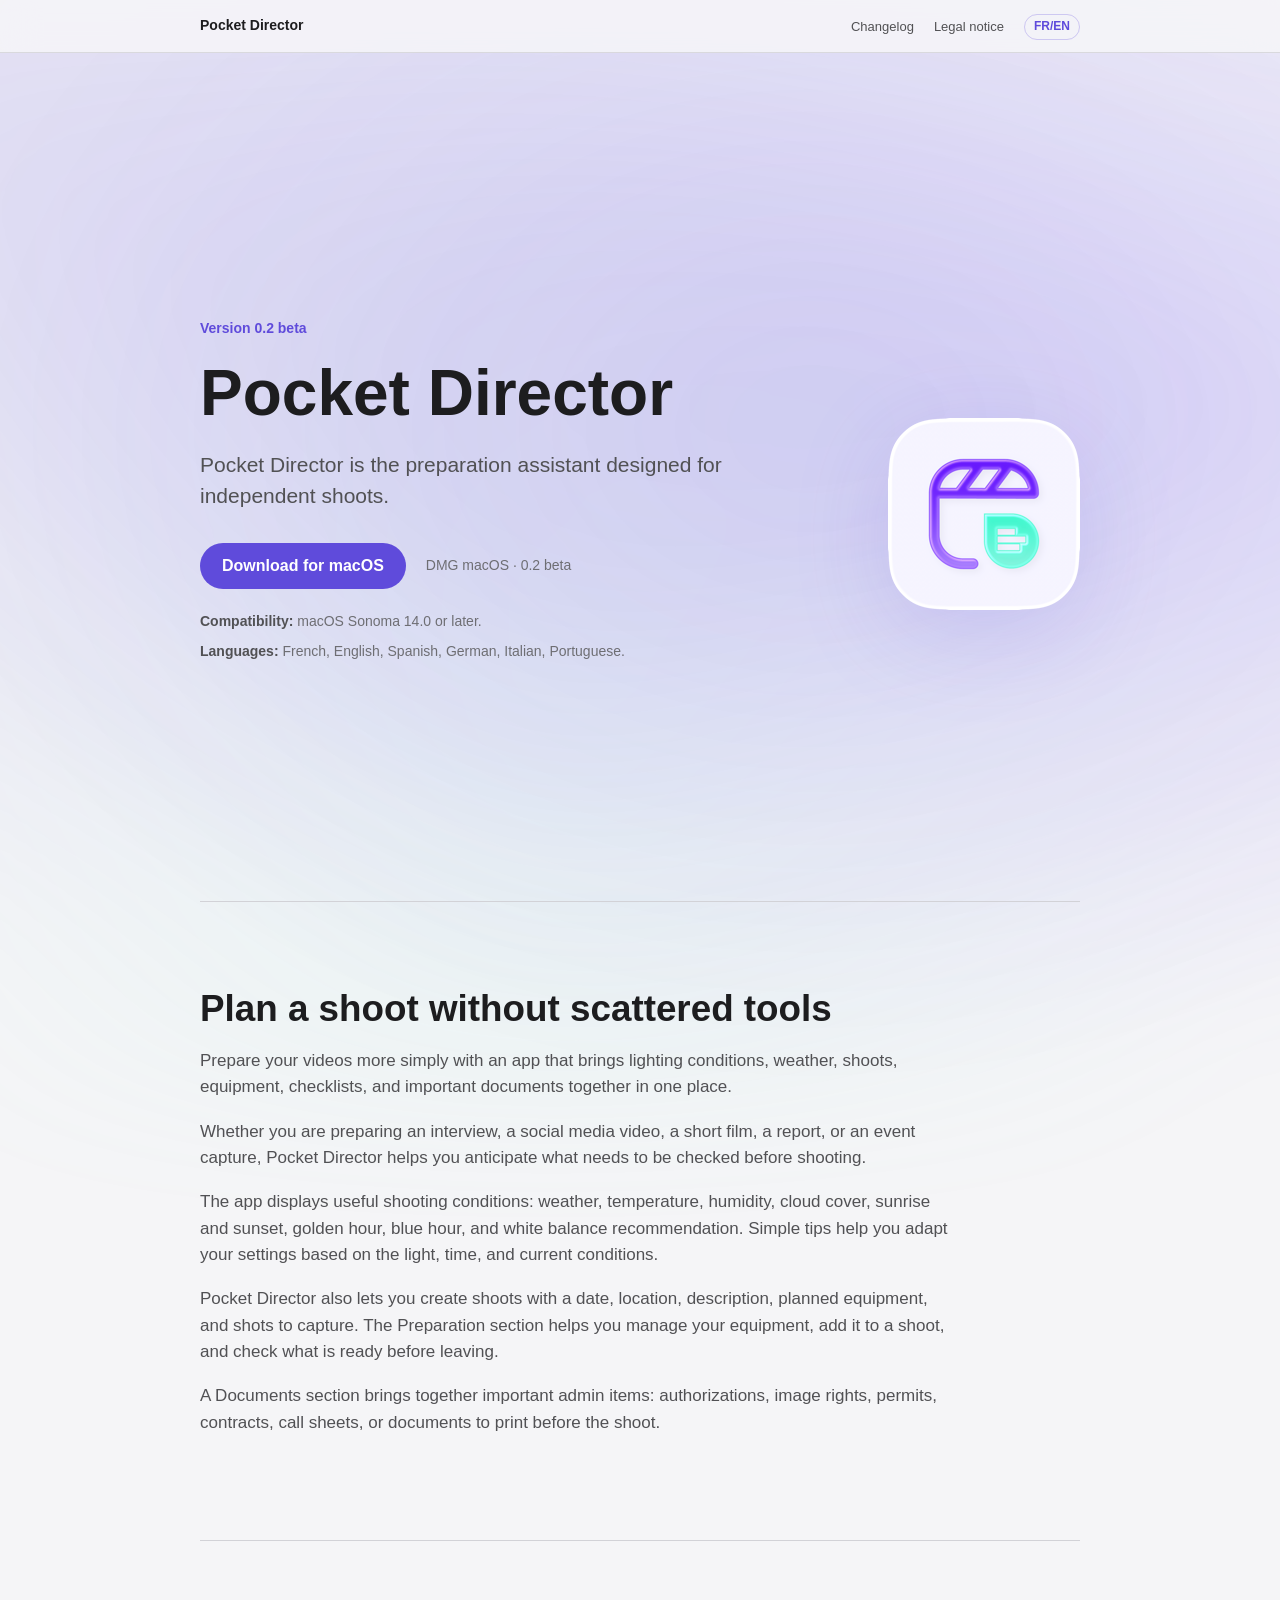
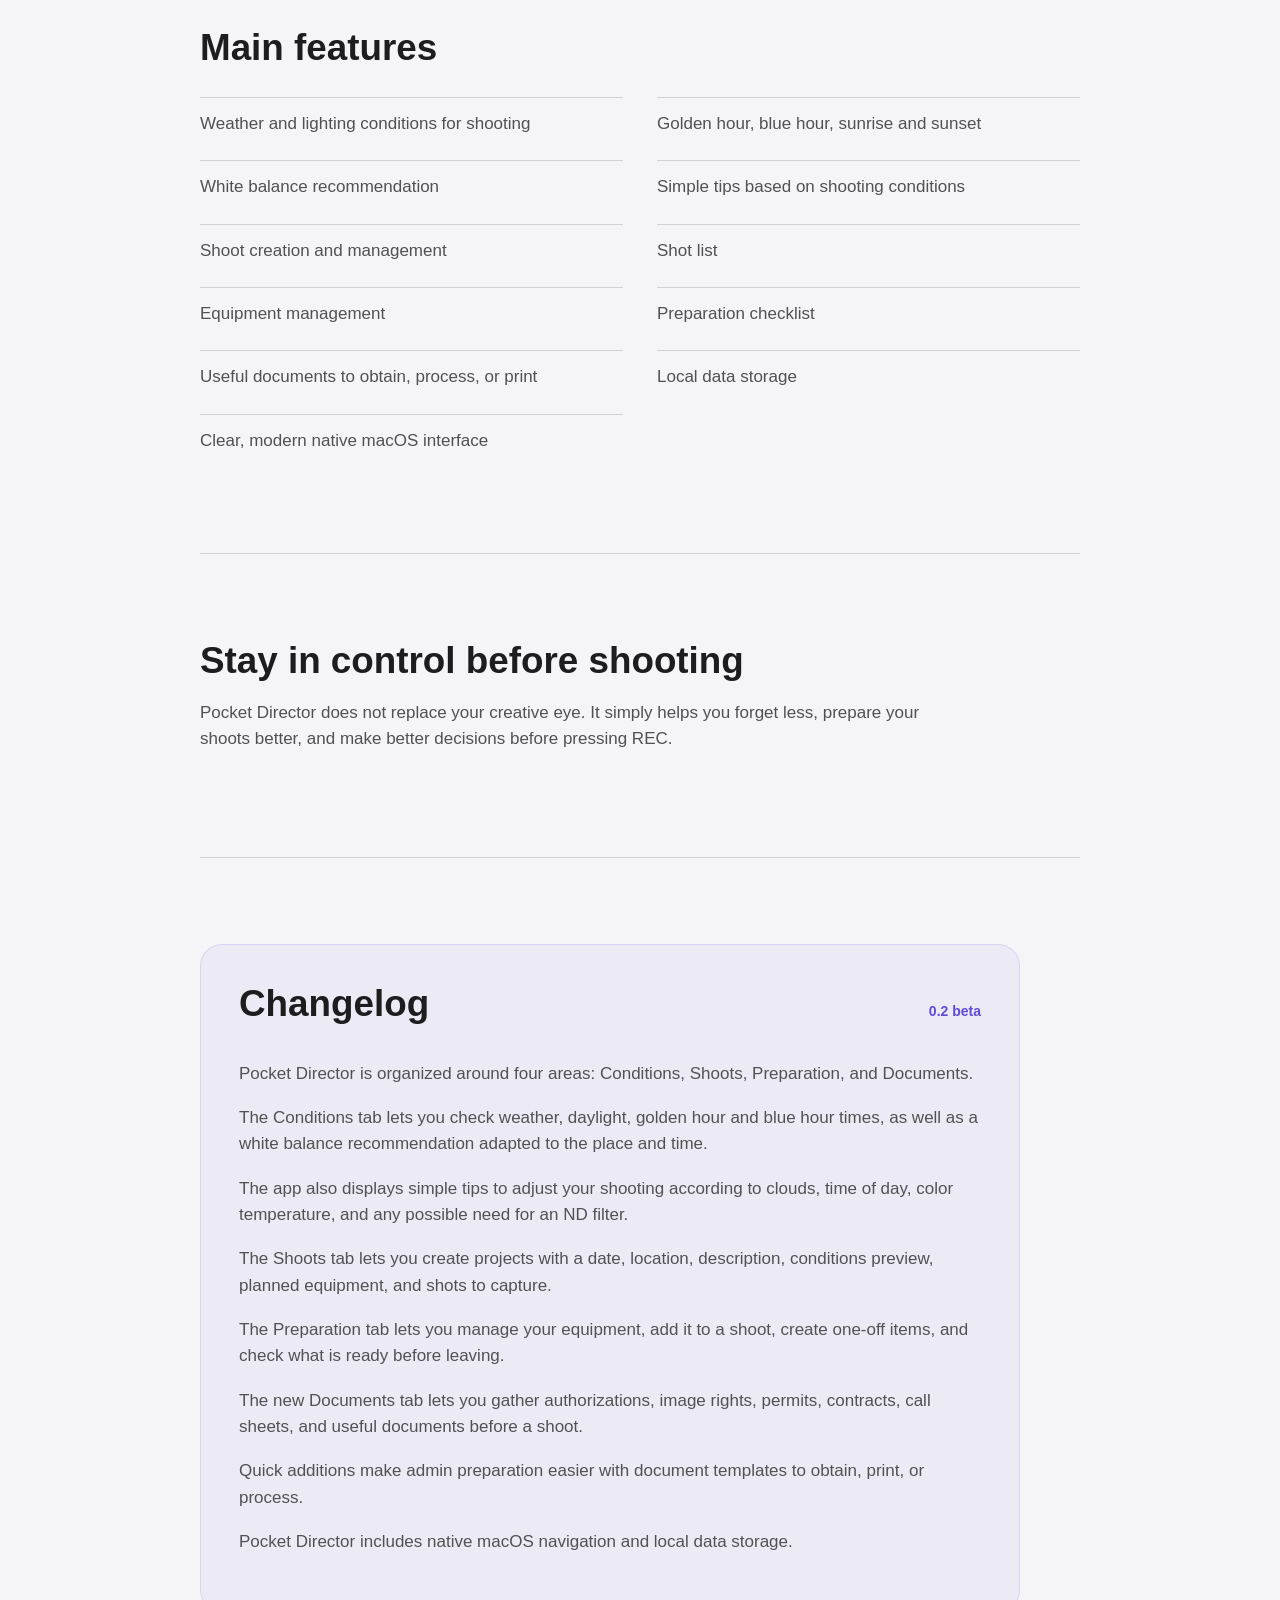
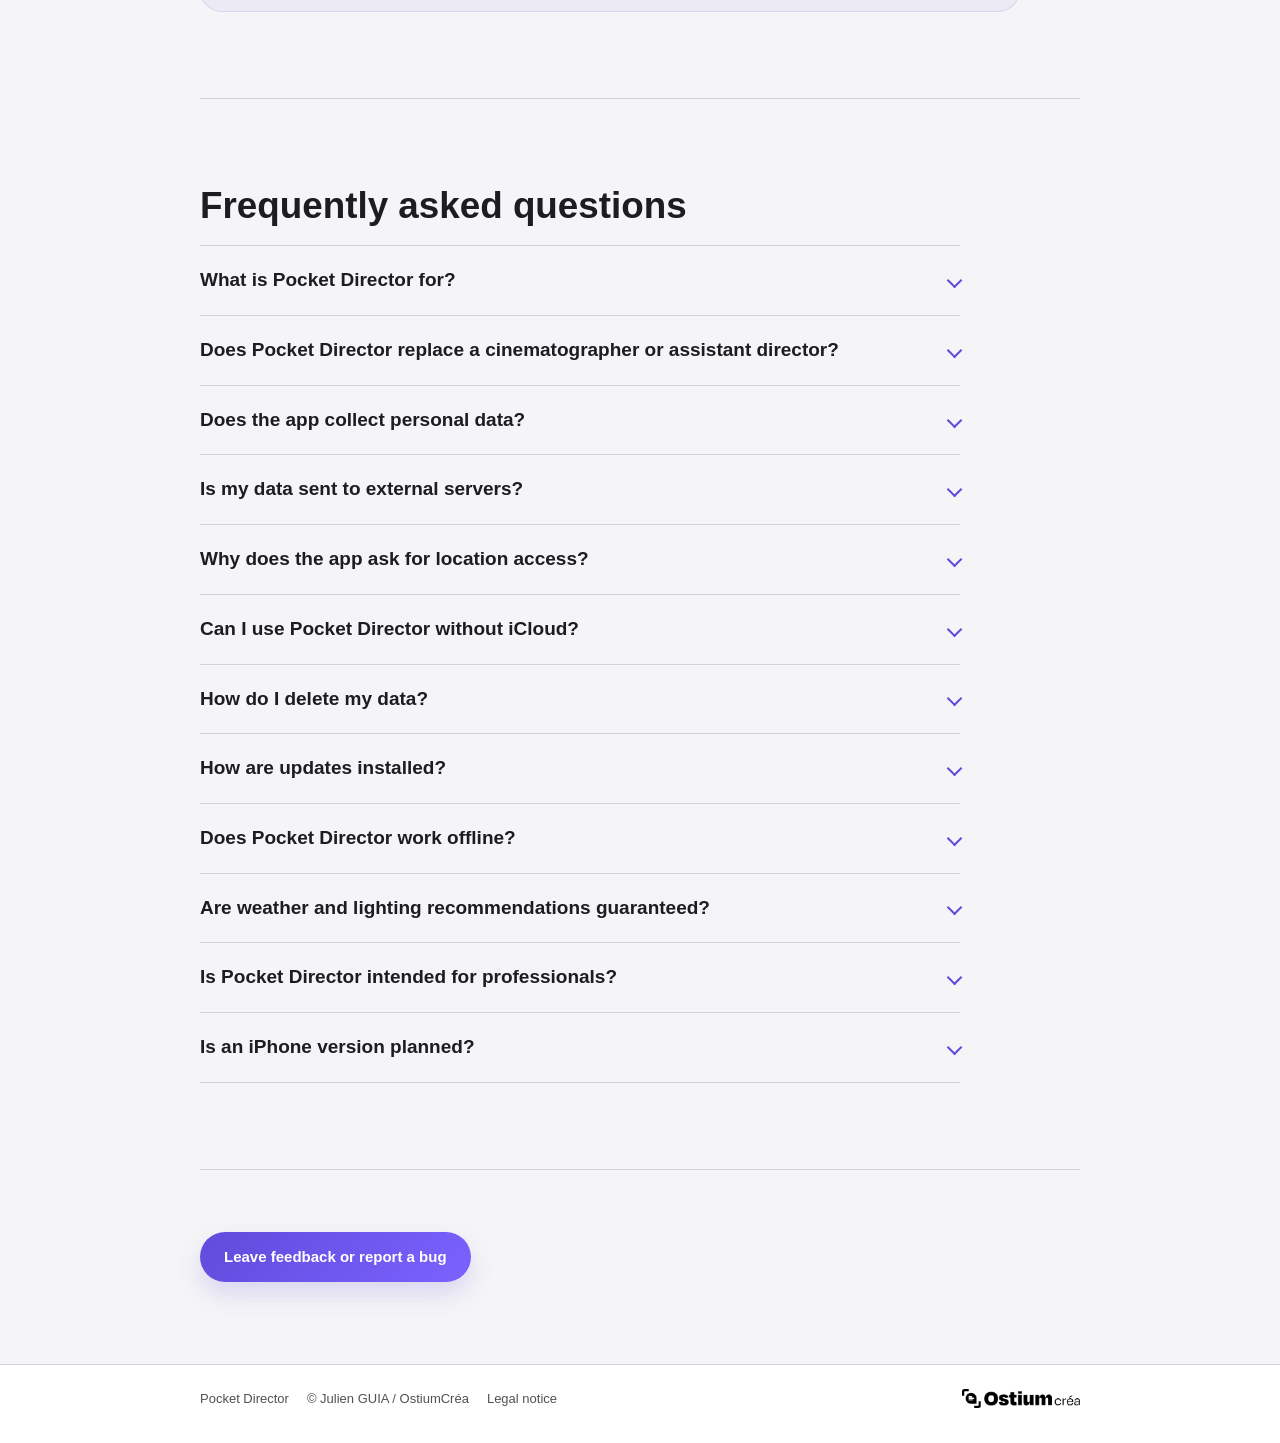
==== en.html @ f32f9536 "Make page glow global and align feedback button" ====
<!doctype html>
<html lang="en">
  <head>
    <meta charset="utf-8">
    <meta name="viewport" content="width=device-width, initial-scale=1">
    <meta
      name="description"
      content="Download Pocket Director, a macOS preparation assistant for independent shoots."
    >
    <title>Download Pocket Director</title>
    <link rel="alternate" hreflang="fr" href="./">
    <link rel="alternate" hreflang="en" href="./en.html">
    <style>
      :root {
        color-scheme: light;
        --page-background: #f5f5f7;
        --surface: #ffffff;
        --text: #1d1d1f;
        --secondary-text: #515154;
        --muted-text: #6e6e73;
        --rule: #d2d2d7;
        --accent: #5f4bdb;
        --accent-hover: #4c3ab8;
        --reading-width: 880px;
      }

      * {
        box-sizing: border-box;
      }

      html {
        background: var(--page-background);
        scroll-behavior: smooth;
      }

      body {
        position: relative;
        margin: 0;
        min-height: 100vh;
        overflow-x: hidden;
        background: var(--page-background);
        color: var(--text);
        font-family: -apple-system, BlinkMacSystemFont, "SF Pro Text", "SF Pro Display",
          "Helvetica Neue", Helvetica, Arial, sans-serif;
        font-size: 17px;
        line-height: 1.55;
        -webkit-font-smoothing: antialiased;
        text-rendering: optimizeLegibility;
      }

      body::before,
      body::after {
        content: "";
        position: fixed;
        z-index: 0;
        pointer-events: none;
        will-change: opacity, transform;
      }

      body::before {
        inset: -26vh -22vw;
        background:
          radial-gradient(
            ellipse at 18% 30%,
            rgba(95, 75, 219, 0.3) 0%,
            rgba(95, 75, 219, 0.16) 28%,
            rgba(95, 75, 219, 0) 58%
          ),
          radial-gradient(
            ellipse at 78% 48%,
            rgba(123, 98, 255, 0.4) 0%,
            rgba(123, 98, 255, 0.2) 31%,
            rgba(123, 98, 255, 0) 62%
          ),
          radial-gradient(
            ellipse at 48% 76%,
            rgba(116, 232, 210, 0.18) 0%,
            rgba(116, 232, 210, 0) 54%
          );
        filter: blur(78px);
        opacity: 0.48;
        transform: translate3d(-4vw, -2vh, 0) scale(1);
        animation: pageGlowDrift 9.6s ease-in-out infinite;
      }

      body::after {
        inset: -18vh -18vw;
        background:
          radial-gradient(
            ellipse at 54% 46%,
            rgba(95, 75, 219, 0.34) 0%,
            rgba(95, 75, 219, 0.16) 34%,
            rgba(95, 75, 219, 0) 68%
          );
        filter: blur(104px);
        opacity: 0.3;
        transform: translate3d(8vw, 3vh, 0) scale(0.98);
        animation: pageGlowFlicker 5.8s ease-in-out infinite;
      }

      a {
        color: inherit;
      }

      .site-header {
        position: sticky;
        top: 0;
        z-index: 1;
        border-bottom: 1px solid rgba(210, 210, 215, 0.8);
        background: rgba(245, 245, 247, 0.88);
        backdrop-filter: saturate(180%) blur(18px);
      }

      .site-nav {
        display: flex;
        align-items: center;
        justify-content: space-between;
        gap: 24px;
        width: min(calc(100% - 48px), var(--reading-width));
        min-height: 52px;
        margin: 0 auto;
      }

      .product-name {
        color: var(--text);
        font-size: 14px;
        font-weight: 600;
        text-decoration: none;
        white-space: nowrap;
      }

      .nav-links {
        display: flex;
        align-items: center;
        gap: 20px;
        margin: 0;
        padding: 0;
        list-style: none;
      }

      .nav-links a {
        color: var(--secondary-text);
        font-size: 13px;
        text-decoration: none;
      }

      .nav-links a:hover,
      .nav-links a:focus-visible {
        color: var(--text);
        text-decoration: underline;
        text-underline-offset: 0.16em;
      }

      .nav-links a.language-switch {
        display: inline-flex;
        align-items: center;
        justify-content: center;
        min-height: 26px;
        padding: 0 9px;
        border: 1px solid rgba(95, 75, 219, 0.26);
        border-radius: 999px;
        color: var(--accent);
        font-size: 12px;
        font-weight: 600;
        text-decoration: none;
        transition: background 160ms ease, border-color 160ms ease, color 160ms ease;
      }

      .nav-links a.language-switch:hover,
      .nav-links a.language-switch:focus-visible {
        border-color: var(--accent);
        background: var(--accent);
        color: #ffffff;
        text-decoration: none;
      }

      main {
        position: relative;
        z-index: 1;
        width: min(calc(100% - 48px), var(--reading-width));
        margin: 0 auto;
      }

      .download-hero {
        display: grid;
        grid-template-columns: minmax(0, 1fr) minmax(190px, 260px);
        gap: clamp(48px, 7vw, 86px);
        align-items: center;
        min-height: calc(100vh - 52px);
        padding: clamp(64px, 10vw, 110px) 0 clamp(48px, 8vw, 84px);
      }

      .app-icon-stage {
        display: flex;
        align-items: center;
        justify-content: center;
        grid-column: 2;
        grid-row: 1;
        justify-self: end;
        width: clamp(164px, 17vw, 192px);
        aspect-ratio: 1;
        transform: translateY(24px);
      }

      .hero-copy {
        grid-column: 1;
        grid-row: 1;
      }

      .app-icon {
        width: 100%;
        height: auto;
        border-radius: 26%;
        filter: drop-shadow(0 22px 46px rgba(95, 75, 219, 0.16));
      }

      .version {
        margin: 0 0 18px;
        color: var(--accent);
        font-size: 14px;
        font-weight: 600;
      }

      h1,
      h2,
      h3 {
        margin-top: 0;
        color: var(--text);
        font-weight: 700;
        letter-spacing: 0;
        line-height: 1.14;
      }

      h1 {
        margin-bottom: 20px;
        font-size: clamp(42px, 4rem, 68px);
      }

      h2 {
        margin-bottom: 18px;
        font-size: clamp(28px, 2.3rem, 38px);
      }

      h3 {
        margin: 0 0 10px;
        font-size: 20px;
      }

      p {
        margin: 0 0 18px;
      }

      .hero-summary {
        max-width: 660px;
        color: var(--secondary-text);
        font-size: 21px;
        line-height: 1.45;
      }

      .download-actions {
        display: flex;
        flex-wrap: wrap;
        align-items: center;
        gap: 16px 20px;
        margin-top: 32px;
      }

      .download-button {
        display: inline-flex;
        align-items: center;
        justify-content: center;
        min-height: 46px;
        padding: 0 22px;
        border-radius: 999px;
        background: var(--accent);
        color: #ffffff;
        font-size: 16px;
        font-weight: 600;
        text-decoration: none;
        transition: background 160ms ease, transform 160ms ease;
      }

      .download-button:hover,
      .download-button:focus-visible {
        background: var(--accent-hover);
        transform: translateY(-1px);
      }

      .download-meta {
        margin: 0;
        color: var(--muted-text);
        font-size: 14px;
      }

      .app-details {
        display: grid;
        gap: 8px;
        margin-top: 22px;
        color: var(--muted-text);
        font-size: 14px;
      }

      .app-details p {
        margin: 0;
      }

      .app-details strong {
        color: var(--secondary-text);
        font-weight: 600;
      }

      .content-section {
        padding: clamp(56px, 9vw, 86px) 0;
        border-top: 1px solid var(--rule);
      }

      .intro-copy {
        max-width: 760px;
      }

      .intro-copy p,
      .changelog-copy p {
        color: var(--secondary-text);
      }

      .feature-list {
        display: grid;
        grid-template-columns: repeat(2, minmax(0, 1fr));
        gap: 10px 34px;
        margin: 28px 0 0;
        padding: 0;
        list-style: none;
      }

      .feature-list li {
        padding: 13px 0;
        border-top: 1px solid var(--rule);
        color: var(--secondary-text);
      }

      @keyframes pageGlowDrift {
        0%,
        100% {
          opacity: 0.38;
          transform: translate3d(-4vw, -2vh, 0) scale(1);
        }

        12% {
          opacity: 0.68;
          transform: translate3d(3vw, 1vh, 0) scale(1.05);
        }

        27% {
          opacity: 0.44;
          transform: translate3d(-1vw, 4vh, 0) scale(1.01);
        }

        43% {
          opacity: 0.78;
          transform: translate3d(5vw, -3vh, 0) scale(1.11);
        }

        58% {
          opacity: 0.46;
          transform: translate3d(-5vw, 2vh, 0) scale(1.03);
        }

        74% {
          opacity: 0.72;
          transform: translate3d(2vw, 5vh, 0) scale(1.08);
        }

        89% {
          opacity: 0.52;
          transform: translate3d(-3vw, -1vh, 0) scale(1.02);
        }
      }

      @keyframes pageGlowFlicker {
        0%,
        100% {
          opacity: 0.22;
          transform: translate3d(8vw, 3vh, 0) scale(0.98);
        }

        16% {
          opacity: 0.5;
          transform: translate3d(-2vw, 1vh, 0) scale(1.08);
        }

        31% {
          opacity: 0.28;
          transform: translate3d(4vw, -4vh, 0) scale(1.01);
        }

        49% {
          opacity: 0.6;
          transform: translate3d(-6vw, 3vh, 0) scale(1.14);
        }

        66% {
          opacity: 0.34;
          transform: translate3d(3vw, 5vh, 0) scale(1.04);
        }

        82% {
          opacity: 0.55;
          transform: translate3d(7vw, -2vh, 0) scale(1.1);
        }
      }

      .changelog-panel {
        max-width: 820px;
        padding: clamp(26px, 4vw, 38px);
        border: 1px solid rgba(95, 75, 219, 0.14);
        border-radius: 22px;
        background: rgba(95, 75, 219, 0.055);
        transition: box-shadow 180ms ease;
      }

      .changelog-panel:hover {
        box-shadow: 0 16px 34px rgba(95, 75, 219, 0.09);
      }

      .changelog-header {
        display: flex;
        align-items: baseline;
        justify-content: space-between;
        gap: 18px;
        margin-bottom: 18px;
      }

      .changelog-version {
        margin: 0;
        color: var(--accent);
        font-size: 14px;
        font-weight: 600;
        white-space: nowrap;
      }

      .changelog-copy {
        max-width: 760px;
      }

      .faq-list {
        max-width: 760px;
        border-top: 1px solid var(--rule);
      }

      .faq-item {
        border-bottom: 1px solid var(--rule);
      }

      .faq-question {
        display: flex;
        align-items: center;
        justify-content: space-between;
        gap: 24px;
        padding: 22px 0;
        color: var(--text);
        font-size: 19px;
        font-weight: 650;
        line-height: 1.3;
        cursor: pointer;
        list-style: none;
      }

      .faq-question::-webkit-details-marker {
        display: none;
      }

      .faq-question::marker {
        content: "";
      }

      .faq-question::after {
        content: "";
        flex: 0 0 auto;
        width: 0.48em;
        height: 0.48em;
        border-right: 2px solid var(--accent);
        border-bottom: 2px solid var(--accent);
        transform: rotate(45deg);
        transform-origin: 50% 50%;
        transition: transform 180ms ease;
      }

      .faq-item[open] .faq-question::after {
        transform: rotate(-135deg);
      }

      .faq-answer {
        padding: 0 0 24px;
        color: var(--secondary-text);
      }

      .faq-answer p {
        margin: 0 0 14px;
      }

      .faq-answer p:last-child {
        margin-bottom: 0;
      }

      .feedback-section {
        display: flex;
        justify-content: flex-start;
        padding: clamp(38px, 6vw, 62px) 0 clamp(58px, 8vw, 82px);
        border-top: 1px solid var(--rule);
      }

      .feedback-button {
        position: relative;
        display: inline-flex;
        align-items: center;
        justify-content: center;
        min-height: 50px;
        overflow: hidden;
        padding: 0 24px;
        border-radius: 999px;
        background: linear-gradient(135deg, var(--accent), #7b62ff);
        box-shadow: 0 12px 24px rgba(95, 75, 219, 0.18);
        color: #ffffff;
        font-size: 15px;
        font-weight: 650;
        text-decoration: none;
        transition: box-shadow 180ms ease, transform 180ms ease;
      }

      .feedback-button::after {
        content: "";
        position: absolute;
        top: -50%;
        bottom: -50%;
        left: -72%;
        width: 54%;
        background: linear-gradient(
          90deg,
          rgba(255, 255, 255, 0),
          rgba(255, 255, 255, 0.44),
          rgba(255, 255, 255, 0)
        );
        transform: skewX(-18deg);
        transition: left 480ms ease;
      }

      .feedback-button span {
        position: relative;
        z-index: 1;
      }

      .feedback-button:hover,
      .feedback-button:focus-visible {
        box-shadow: 0 18px 34px rgba(95, 75, 219, 0.28);
        transform: translateY(-2px);
      }

      .feedback-button:hover::after,
      .feedback-button:focus-visible::after {
        left: 118%;
      }

      footer {
        position: relative;
        z-index: 1;
        border-top: 1px solid var(--rule);
        color: var(--secondary-text);
        background: var(--surface);
      }

      .footer-inner {
        display: flex;
        align-items: center;
        justify-content: space-between;
        gap: 18px;
        width: min(calc(100% - 48px), var(--reading-width));
        margin: 0 auto;
        padding: 24px 0 34px;
        font-size: 13px;
      }

      .footer-copy {
        display: flex;
        align-items: center;
        gap: 18px;
      }

      .footer-copy p {
        margin: 0;
      }

      .footer-copy a {
        color: inherit;
        text-decoration: none;
      }

      .footer-copy a:hover,
      .footer-copy a:focus-visible {
        color: var(--text);
        text-decoration: underline;
        text-underline-offset: 0.16em;
      }

      .footer-logo-link {
        display: block;
      }

      .footer-logo {
        display: block;
        width: 118px;
        height: auto;
      }

      @media (max-width: 760px) {
        body {
          font-size: 16px;
        }

        .site-nav,
        main,
        .footer-inner {
          width: min(calc(100% - 32px), var(--reading-width));
        }

        .site-nav {
          gap: 16px;
        }

        .nav-links {
          gap: 12px;
        }

        .nav-links a {
          font-size: 12px;
        }

        .download-hero {
          display: grid;
          grid-template-columns: 1fr;
          align-items: flex-start;
          min-height: auto;
          padding: 58px 0 62px;
        }

        .app-icon {
          filter: drop-shadow(0 12px 24px rgba(95, 75, 219, 0.13));
        }

        .app-icon-stage {
          grid-column: 1;
          grid-row: 1;
          width: 112px;
          margin-bottom: 22px;
          justify-self: start;
          transform: none;
        }

        .hero-copy {
          grid-column: 1;
          grid-row: 2;
        }

        h1 {
          font-size: 40px;
        }

        .hero-summary {
          font-size: 19px;
        }

        .feature-list {
          grid-template-columns: 1fr;
          gap: 0;
        }

        .faq-question {
          gap: 16px;
          font-size: 17px;
        }

        .feedback-section {
          padding: 42px 0 58px;
        }

        .feedback-button {
          width: 100%;
          min-height: 48px;
          padding: 0 18px;
        }

        .changelog-header,
        .footer-inner,
        .footer-copy {
          flex-direction: column;
          align-items: flex-start;
        }

        .footer-copy {
          gap: 8px;
        }
      }

      @media (prefers-reduced-motion: reduce) {
        body::before,
        body::after {
          animation: none;
          transform: none;
        }

        body::before {
          opacity: 0.46;
        }

        body::after {
          opacity: 0.22;
        }

        .feedback-button,
        .feedback-button::after {
          transition: none;
        }

        .feedback-button:hover,
        .feedback-button:focus-visible {
          transform: none;
        }
      }

      @media (max-width: 420px) {
        .site-nav {
          flex-wrap: wrap;
          min-height: auto;
          padding: 10px 0;
        }

        .nav-links {
          width: 100%;
          justify-content: space-between;
        }
      }
    </style>
  </head>
  <body>
    <header class="site-header">
      <nav class="site-nav" aria-label="Main navigation">
        <a class="product-name" href="./en.html">Pocket Director</a>
        <ul class="nav-links">
          <li><a href="#changelog">Changelog</a></li>
          <li><a href="./legal.html#en">Legal notice</a></li>
          <li><a class="language-switch" href="./?lang=fr" aria-label="View the French page">FR/EN</a></li>
        </ul>
      </nav>
    </header>

    <main>
      <section class="download-hero" aria-labelledby="page-title">
        <div class="app-icon-stage">
          <img
            class="app-icon"
            src="./assets/pocket-director-app-source.png"
            width="192"
            height="192"
            alt="Pocket Director app icon"
          >
        </div>
        <div class="hero-copy">
          <p class="version">Version 0.2 beta</p>
          <h1 id="page-title">Pocket Director</h1>
          <p class="hero-summary">
            Pocket Director is the preparation assistant designed for independent shoots.
          </p>
          <div class="download-actions">
            <a
              class="download-button"
              href="https://github.com/JulienG42/GetPocketDirector/releases/download/v0.2-b14/PocketDirector.0.2.dmg"
            >
              Download for macOS
            </a>
            <p class="download-meta">DMG macOS · 0.2 beta</p>
          </div>
          <div class="app-details" aria-label="Compatibility information">
            <p><strong>Compatibility:</strong> macOS Sonoma 14.0 or later.</p>
            <p><strong>Languages:</strong> French, English, Spanish, German, Italian, Portuguese.</p>
          </div>
        </div>
      </section>

      <section class="content-section" aria-labelledby="description-title">
        <div class="intro-copy">
          <h2 id="description-title">Plan a shoot without scattered tools</h2>
          <p>
            Prepare your videos more simply with an app that brings lighting conditions,
            weather, shoots, equipment, checklists, and important documents together in one
            place.
          </p>
          <p>
            Whether you are preparing an interview, a social media video, a short film, a
            report, or an event capture, Pocket Director helps you anticipate what needs to
            be checked before shooting.
          </p>
          <p>
            The app displays useful shooting conditions: weather, temperature, humidity,
            cloud cover, sunrise and sunset, golden hour, blue hour, and white balance
            recommendation. Simple tips help you adapt your settings based on the light,
            time, and current conditions.
          </p>
          <p>
            Pocket Director also lets you create shoots with a date, location,
            description, planned equipment, and shots to capture. The Preparation section
            helps you manage your equipment, add it to a shoot, and check what is ready
            before leaving.
          </p>
          <p>
            A Documents section brings together important admin items: authorizations,
            image rights, permits, contracts, call sheets, or documents to print before
            the shoot.
          </p>
        </div>
      </section>

      <section class="content-section" aria-labelledby="features-title">
        <h2 id="features-title">Main features</h2>
        <ul class="feature-list">
          <li>Weather and lighting conditions for shooting</li>
          <li>Golden hour, blue hour, sunrise and sunset</li>
          <li>White balance recommendation</li>
          <li>Simple tips based on shooting conditions</li>
          <li>Shoot creation and management</li>
          <li>Shot list</li>
          <li>Equipment management</li>
          <li>Preparation checklist</li>
          <li>Useful documents to obtain, process, or print</li>
          <li>Local data storage</li>
          <li>Clear, modern native macOS interface</li>
        </ul>
      </section>

      <section class="content-section" aria-labelledby="closing-title">
        <div class="intro-copy">
          <h2 id="closing-title">Stay in control before shooting</h2>
          <p>
            Pocket Director does not replace your creative eye. It simply helps you forget
            less, prepare your shoots better, and make better decisions before pressing REC.
          </p>
        </div>
      </section>

      <section class="content-section" id="changelog" aria-labelledby="changelog-title">
        <div class="changelog-panel">
          <div class="changelog-header">
            <h2 id="changelog-title">Changelog</h2>
            <p class="changelog-version">0.2 beta</p>
          </div>
          <div class="changelog-copy">
            <p>
              Pocket Director is organized around four areas: Conditions, Shoots,
              Preparation, and Documents.
            </p>
            <p>
              The Conditions tab lets you check weather, daylight, golden hour and blue
              hour times, as well as a white balance recommendation adapted to the place
              and time.
            </p>
            <p>
              The app also displays simple tips to adjust your shooting according to
              clouds, time of day, color temperature, and any possible need for an ND
              filter.
            </p>
            <p>
              The Shoots tab lets you create projects with a date, location, description,
              conditions preview, planned equipment, and shots to capture.
            </p>
            <p>
              The Preparation tab lets you manage your equipment, add it to a shoot, create
              one-off items, and check what is ready before leaving.
            </p>
            <p>
              The new Documents tab lets you gather authorizations, image rights, permits,
              contracts, call sheets, and useful documents before a shoot.
            </p>
            <p>
              Quick additions make admin preparation easier with document templates to
              obtain, print, or process.
            </p>
            <p>
              Pocket Director includes native macOS navigation and local data storage.
            </p>
          </div>
        </div>
      </section>

      <section class="content-section" id="faq" aria-labelledby="faq-title">
        <h2 id="faq-title">Frequently asked questions</h2>
        <div class="faq-list">
          <details class="faq-item">
            <summary class="faq-question">What is Pocket Director for?</summary>
            <div class="faq-answer">
              <p>
                Pocket Director is a macOS app designed to help prepare independent
                shoots. It brings together weather conditions, daylight, golden hour and
                blue hour times, white balance recommendations, shoots, checklists,
                equipment, and useful documents before filming.
              </p>
            </div>
          </details>

          <details class="faq-item">
            <summary class="faq-question">
              Does Pocket Director replace a cinematographer or assistant director?
            </summary>
            <div class="faq-answer">
              <p>
                No. Pocket Director does not replace human experience or artistic choices.
                The app provides practical reference points to better anticipate a shoot,
                avoid forgetting things, and make better decisions before filming.
              </p>
            </div>
          </details>

          <details class="faq-item">
            <summary class="faq-question">
              Does the app collect personal data?
            </summary>
            <div class="faq-answer">
              <p>
                Pocket Director does not collect telemetry data. The app does not track
                your usage, does not include behavioral analytics tools, and does not send
                usage statistics to the publisher.
              </p>
              <p>
                Some data may however be used locally to make the app work: your shoots,
                checklists, equipment, plans, documents, preferences, or entered locations.
              </p>
            </div>
          </details>

          <details class="faq-item">
            <summary class="faq-question">
              Is my data sent to external servers?
            </summary>
            <div class="faq-answer">
              <p>
                Data created in the app is first saved locally on your device.
              </p>
              <p>
                If iCloud synchronization is available and enabled, some data may be synced
                through iCloud / CloudKit so you can find it on your compatible Apple
                devices. This data remains associated with your iCloud account and is
                managed by Apple services.
              </p>
              <p>
                Pocket Director does not sell your data and does not use it for advertising
                purposes.
              </p>
            </div>
          </details>

          <details class="faq-item">
            <summary class="faq-question">Why does the app ask for location access?</summary>
            <div class="faq-answer">
              <p>
                Location access makes it possible to display weather and lighting
                conditions adapted to your position: weather, cloud cover, sunrise and
                sunset, golden hour, blue hour, and white balance recommendation.
              </p>
              <p>
                You can refuse location access. In that case, you can manually search for a
                city or address.
              </p>
            </div>
          </details>

          <details class="faq-item">
            <summary class="faq-question">Can I use Pocket Director without iCloud?</summary>
            <div class="faq-answer">
              <p>
                Yes. Pocket Director is designed to work locally. iCloud is only used to
                sync data when this feature is available. The app should remain usable even
                if you are not signed in to iCloud or if synchronization is temporarily
                unavailable.
              </p>
            </div>
          </details>

          <details class="faq-item">
            <summary class="faq-question">How do I delete my data?</summary>
            <div class="faq-answer">
              <p>
                Data can be deleted from the app settings, through the data management
                option.
              </p>
              <p>
                Complete deletion removes Pocket Director local data and may also delete
                data synchronized with iCloud when that synchronization is available.
              </p>
            </div>
          </details>

          <details class="faq-item">
            <summary class="faq-question">How are updates installed?</summary>
            <div class="faq-answer">
              <p>
                For the macOS version distributed outside the App Store, Pocket Director may
                use an integrated update system to check whether a new version is available
                and offer to install it.
              </p>
              <p>
                If the app is distributed through the App Store in the future, updates will
                go through Apple’s usual system.
              </p>
            </div>
          </details>

          <details class="faq-item">
            <summary class="faq-question">Does Pocket Director work offline?</summary>
            <div class="faq-answer">
              <p>
                Yes, part of the app can work offline, including shoots, checklists,
                equipment, plans, and documents that have already been saved.
              </p>
              <p>
                Some features still require an internet connection, such as retrieving
                weather data, searching for places, or iCloud synchronization.
              </p>
            </div>
          </details>

          <details class="faq-item">
            <summary class="faq-question">
              Are weather and lighting recommendations guaranteed?
            </summary>
            <div class="faq-answer">
              <p>
                No. The information displayed is provided for informational purposes only.
                Real conditions may vary depending on the location, time, weather,
                environment, and equipment used.
              </p>
              <p>
                Pocket Director helps prepare a shoot, but it is always useful to check
                conditions on location before filming.
              </p>
            </div>
          </details>

          <details class="faq-item">
            <summary class="faq-question">Is Pocket Director intended for professionals?</summary>
            <div class="faq-answer">
              <p>
                Pocket Director is designed first for creators, independent videographers,
                students, small crews, and lightweight shoots. The goal is to provide a
                simple, clear tool without unnecessary complexity.
              </p>
              <p>
                It can also be useful for more experienced profiles who want to prepare a
                shoot quickly without opening fifteen different tools.
              </p>
            </div>
          </details>

          <details class="faq-item">
            <summary class="faq-question">Is an iPhone version planned?</summary>
            <div class="faq-answer">
              <p>
                Pocket Director is first developed for macOS. An iPhone version is being
                considered so you can access your shoots, checklists, and important
                information directly in the field.
              </p>
            </div>
          </details>
        </div>
      </section>

      <section class="feedback-section" aria-label="Feedback and bug reports">
        <a
          class="feedback-button"
          href="https://docs.google.com/forms/d/e/1FAIpQLSev2VL2R9jbj6y2UH0kJrRvevvztsZplIXH4ryHB8KrhnlbXQ/viewform"
        >
          <span>Leave feedback or report a bug</span>
        </a>
      </section>
    </main>

    <footer>
      <div class="footer-inner">
        <div class="footer-copy">
          <p>Pocket Director</p>
          <p>© Julien GUIA / OstiumCréa</p>
          <p><a href="./legal.html#en">Legal notice</a></p>
        </div>
        <a class="footer-logo-link" href="https://ostiumcrea.fr" aria-label="Site OstiumCréa">
          <img
            class="footer-logo"
            src="./assets/ostiumcrea-logo.png"
            width="720"
            height="114"
            alt="OstiumCréa"
          >
        </a>
      </div>
    </footer>
  </body>
</html>
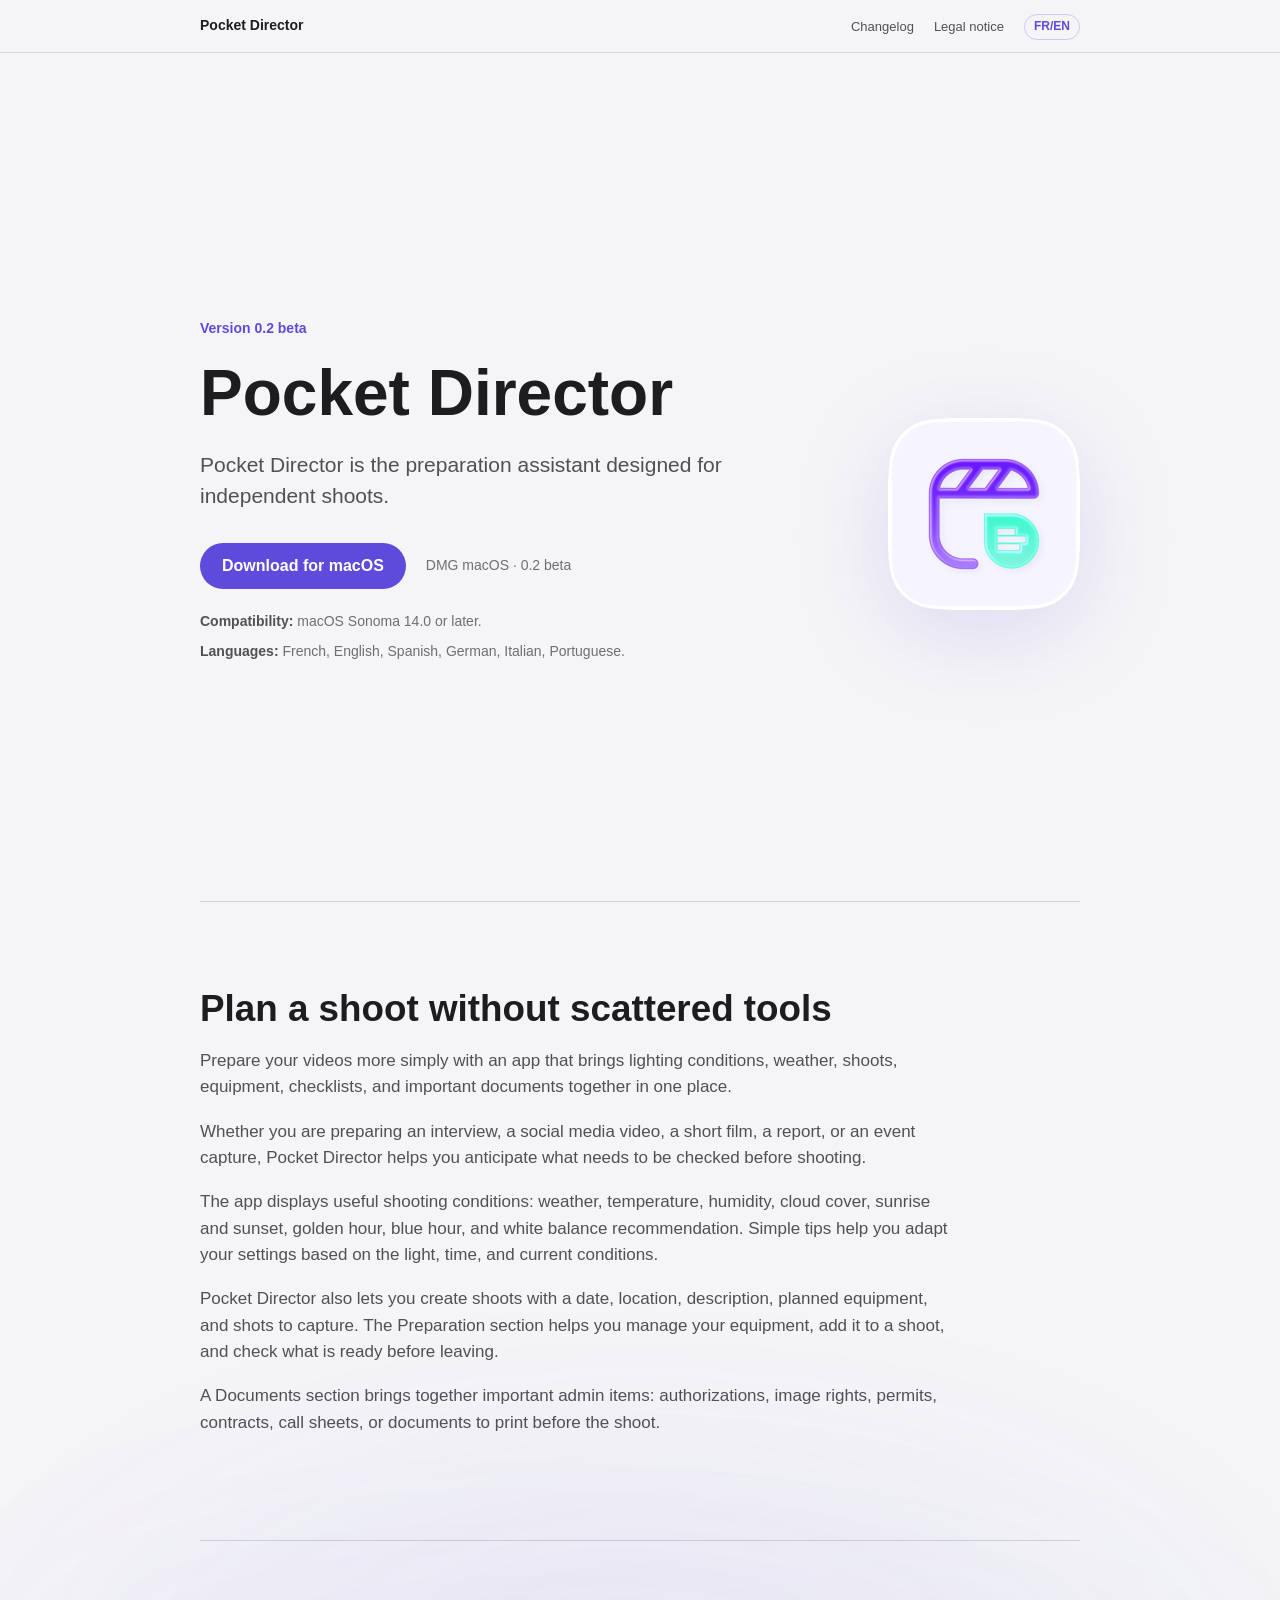
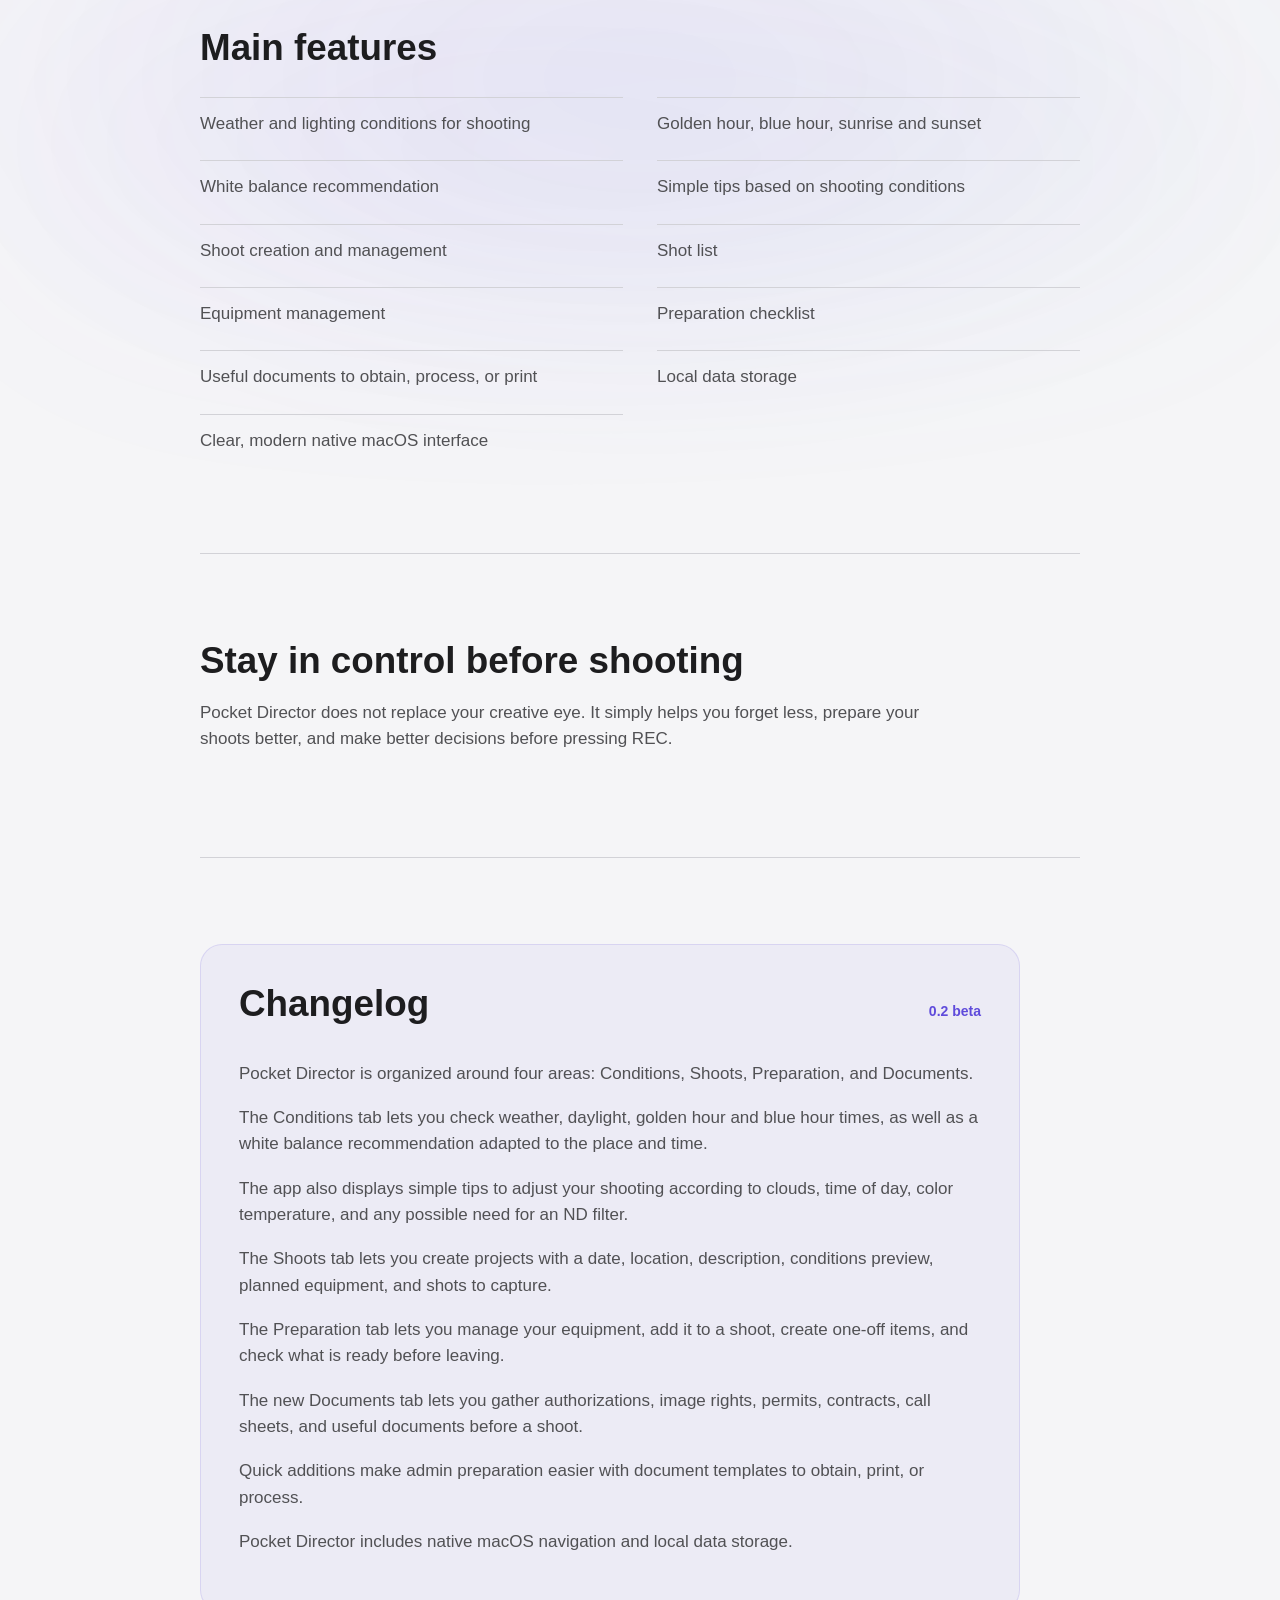
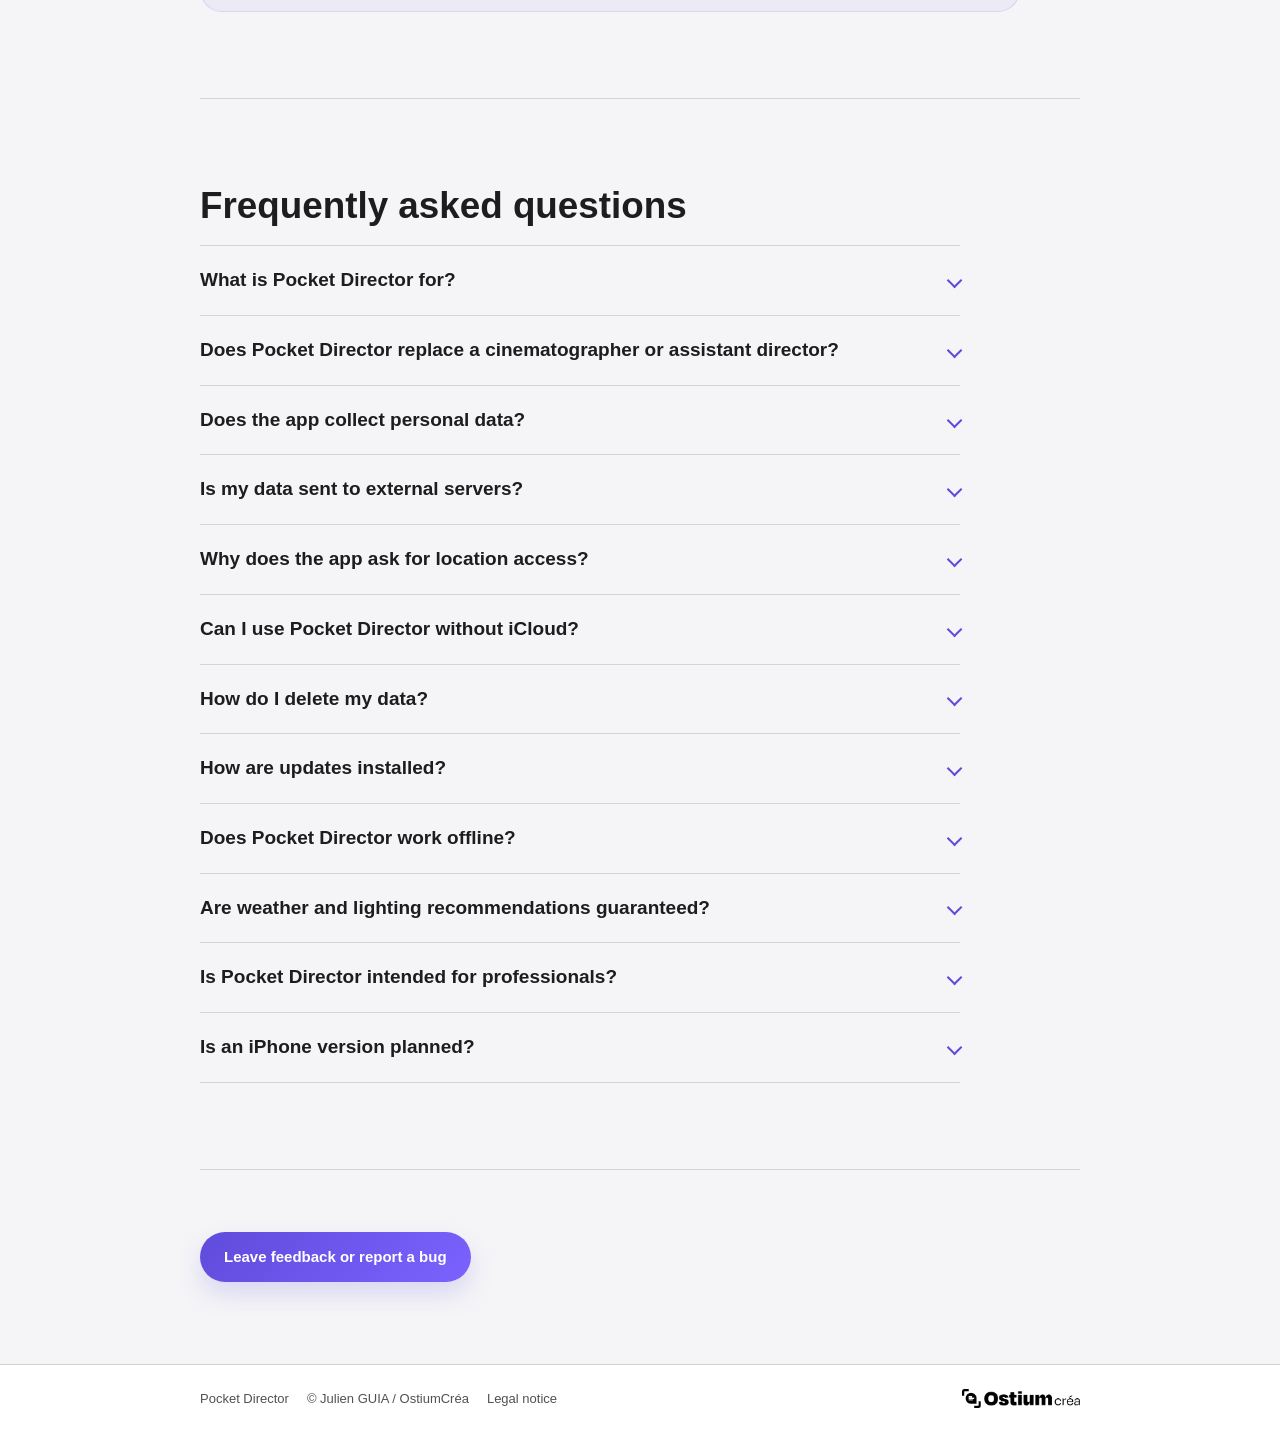
==== commit 44b653c6: "Tame feature glow and keep nav above content" ====
--- a/en.html
+++ b/en.html
@@ -48,56 +48,6 @@
         text-rendering: optimizeLegibility;
       }
 
-      body::before,
-      body::after {
-        content: "";
-        position: fixed;
-        z-index: 0;
-        pointer-events: none;
-        will-change: opacity, transform;
-      }
-
-      body::before {
-        inset: -26vh -22vw;
-        background:
-          radial-gradient(
-            ellipse at 18% 30%,
-            rgba(95, 75, 219, 0.3) 0%,
-            rgba(95, 75, 219, 0.16) 28%,
-            rgba(95, 75, 219, 0) 58%
-          ),
-          radial-gradient(
-            ellipse at 78% 48%,
-            rgba(123, 98, 255, 0.4) 0%,
-            rgba(123, 98, 255, 0.2) 31%,
-            rgba(123, 98, 255, 0) 62%
-          ),
-          radial-gradient(
-            ellipse at 48% 76%,
-            rgba(116, 232, 210, 0.18) 0%,
-            rgba(116, 232, 210, 0) 54%
-          );
-        filter: blur(78px);
-        opacity: 0.48;
-        transform: translate3d(-4vw, -2vh, 0) scale(1);
-        animation: pageGlowDrift 9.6s ease-in-out infinite;
-      }
-
-      body::after {
-        inset: -18vh -18vw;
-        background:
-          radial-gradient(
-            ellipse at 54% 46%,
-            rgba(95, 75, 219, 0.34) 0%,
-            rgba(95, 75, 219, 0.16) 34%,
-            rgba(95, 75, 219, 0) 68%
-          );
-        filter: blur(104px);
-        opacity: 0.3;
-        transform: translate3d(8vw, 3vh, 0) scale(0.98);
-        animation: pageGlowFlicker 5.8s ease-in-out infinite;
-      }
-
       a {
         color: inherit;
       }
@@ -105,7 +55,7 @@
       .site-header {
         position: sticky;
         top: 0;
-        z-index: 1;
+        z-index: 20;
         border-bottom: 1px solid rgba(210, 210, 215, 0.8);
         background: rgba(245, 245, 247, 0.88);
         backdrop-filter: saturate(180%) blur(18px);
@@ -314,6 +264,64 @@
         border-top: 1px solid var(--rule);
       }
 
+      .features-section {
+        position: relative;
+        overflow: visible;
+        isolation: isolate;
+      }
+
+      .features-section > * {
+        position: relative;
+        z-index: 1;
+      }
+
+      .features-section::before,
+      .features-section::after {
+        content: "";
+        position: absolute;
+        left: 50%;
+        z-index: 0;
+        width: min(1400px, 148vw);
+        height: 620px;
+        border-radius: 999px;
+        pointer-events: none;
+        will-change: opacity, transform;
+      }
+
+      .features-section::before {
+        top: -160px;
+        background: radial-gradient(
+          ellipse at 50% 48%,
+          rgba(95, 75, 219, 0.18) 0%,
+          rgba(95, 75, 219, 0.11) 34%,
+          rgba(95, 75, 219, 0) 74%
+        );
+        filter: blur(86px);
+        opacity: 0.42;
+        transform: translate3d(-50%, 0, 0) scale(1);
+        animation: featuresAmbientGlow 8.8s ease-in-out infinite;
+      }
+
+      .features-section::after {
+        top: -110px;
+        background:
+          radial-gradient(
+            ellipse at 35% 48%,
+            rgba(123, 98, 255, 0.16) 0%,
+            rgba(123, 98, 255, 0.08) 36%,
+            rgba(123, 98, 255, 0) 72%
+          ),
+          radial-gradient(
+            ellipse at 68% 54%,
+            rgba(116, 232, 210, 0.09) 0%,
+            rgba(116, 232, 210, 0) 56%
+          );
+        filter: blur(96px);
+        opacity: 0.28;
+        transform: translate3d(-50%, 10px, 0) scale(0.98);
+        animation: featuresAmbientFlicker 6.2s ease-in-out infinite;
+      }
+
       .intro-copy {
         max-width: 760px;
       }
@@ -338,74 +346,74 @@
         color: var(--secondary-text);
       }
 
-      @keyframes pageGlowDrift {
+      @keyframes featuresAmbientGlow {
         0%,
         100% {
-          opacity: 0.38;
-          transform: translate3d(-4vw, -2vh, 0) scale(1);
-        }
-
-        12% {
-          opacity: 0.68;
-          transform: translate3d(3vw, 1vh, 0) scale(1.05);
-        }
-
-        27% {
-          opacity: 0.44;
-          transform: translate3d(-1vw, 4vh, 0) scale(1.01);
-        }
-
-        43% {
-          opacity: 0.78;
-          transform: translate3d(5vw, -3vh, 0) scale(1.11);
-        }
-
-        58% {
-          opacity: 0.46;
-          transform: translate3d(-5vw, 2vh, 0) scale(1.03);
-        }
-
-        74% {
-          opacity: 0.72;
-          transform: translate3d(2vw, 5vh, 0) scale(1.08);
-        }
-
-        89% {
-          opacity: 0.52;
-          transform: translate3d(-3vw, -1vh, 0) scale(1.02);
-        }
-      }
-
-      @keyframes pageGlowFlicker {
+          opacity: 0.28;
+          transform: translate3d(-50%, 8px, 0) scale(0.96);
+        }
+
+        14% {
+          opacity: 0.54;
+          transform: translate3d(-52%, -4px, 0) scale(1.04);
+        }
+
+        31% {
+          opacity: 0.36;
+          transform: translate3d(-49%, 14px, 0) scale(0.99);
+        }
+
+        46% {
+          opacity: 0.62;
+          transform: translate3d(-51%, -10px, 0) scale(1.08);
+        }
+
+        63% {
+          opacity: 0.34;
+          transform: translate3d(-48%, 6px, 0) scale(1.01);
+        }
+
+        79% {
+          opacity: 0.56;
+          transform: translate3d(-53%, 2px, 0) scale(1.06);
+        }
+
+        91% {
+          opacity: 0.32;
+          transform: translate3d(-50%, 12px, 0) scale(0.98);
+        }
+      }
+
+      @keyframes featuresAmbientFlicker {
         0%,
         100% {
-          opacity: 0.22;
-          transform: translate3d(8vw, 3vh, 0) scale(0.98);
+          opacity: 0.2;
+          transform: translate3d(-50%, 10px, 0) scale(0.98);
         }
 
         16% {
-          opacity: 0.5;
-          transform: translate3d(-2vw, 1vh, 0) scale(1.08);
-        }
-
-        31% {
-          opacity: 0.28;
-          transform: translate3d(4vw, -4vh, 0) scale(1.01);
-        }
-
-        49% {
-          opacity: 0.6;
-          transform: translate3d(-6vw, 3vh, 0) scale(1.14);
-        }
-
-        66% {
-          opacity: 0.34;
-          transform: translate3d(3vw, 5vh, 0) scale(1.04);
-        }
-
-        82% {
-          opacity: 0.55;
-          transform: translate3d(7vw, -2vh, 0) scale(1.1);
+          opacity: 0.42;
+          transform: translate3d(-47%, 2px, 0) scale(1.04);
+        }
+
+        34% {
+          opacity: 0.24;
+          transform: translate3d(-52%, -2px, 0) scale(0.99);
+        }
+
+        51% {
+          opacity: 0.46;
+          transform: translate3d(-49%, -8px, 0) scale(1.08);
+        }
+
+        68% {
+          opacity: 0.25;
+          transform: translate3d(-51%, 8px, 0) scale(1.01);
+        }
+
+        84% {
+          opacity: 0.4;
+          transform: translate3d(-48%, -4px, 0) scale(1.05);
         }
       }
 
@@ -701,18 +709,17 @@
       }
 
       @media (prefers-reduced-motion: reduce) {
-        body::before,
-        body::after {
+        .features-section::before,
+        .features-section::after {
           animation: none;
-          transform: none;
-        }
-
-        body::before {
-          opacity: 0.46;
-        }
-
-        body::after {
-          opacity: 0.22;
+        }
+
+        .features-section::before {
+          opacity: 0.36;
+        }
+
+        .features-section::after {
+          opacity: 0.18;
         }
 
         .feedback-button,
@@ -818,7 +825,7 @@
         </div>
       </section>
 
-      <section class="content-section" aria-labelledby="features-title">
+      <section class="content-section features-section" aria-labelledby="features-title">
         <h2 id="features-title">Main features</h2>
         <ul class="feature-list">
           <li>Weather and lighting conditions for shooting</li>
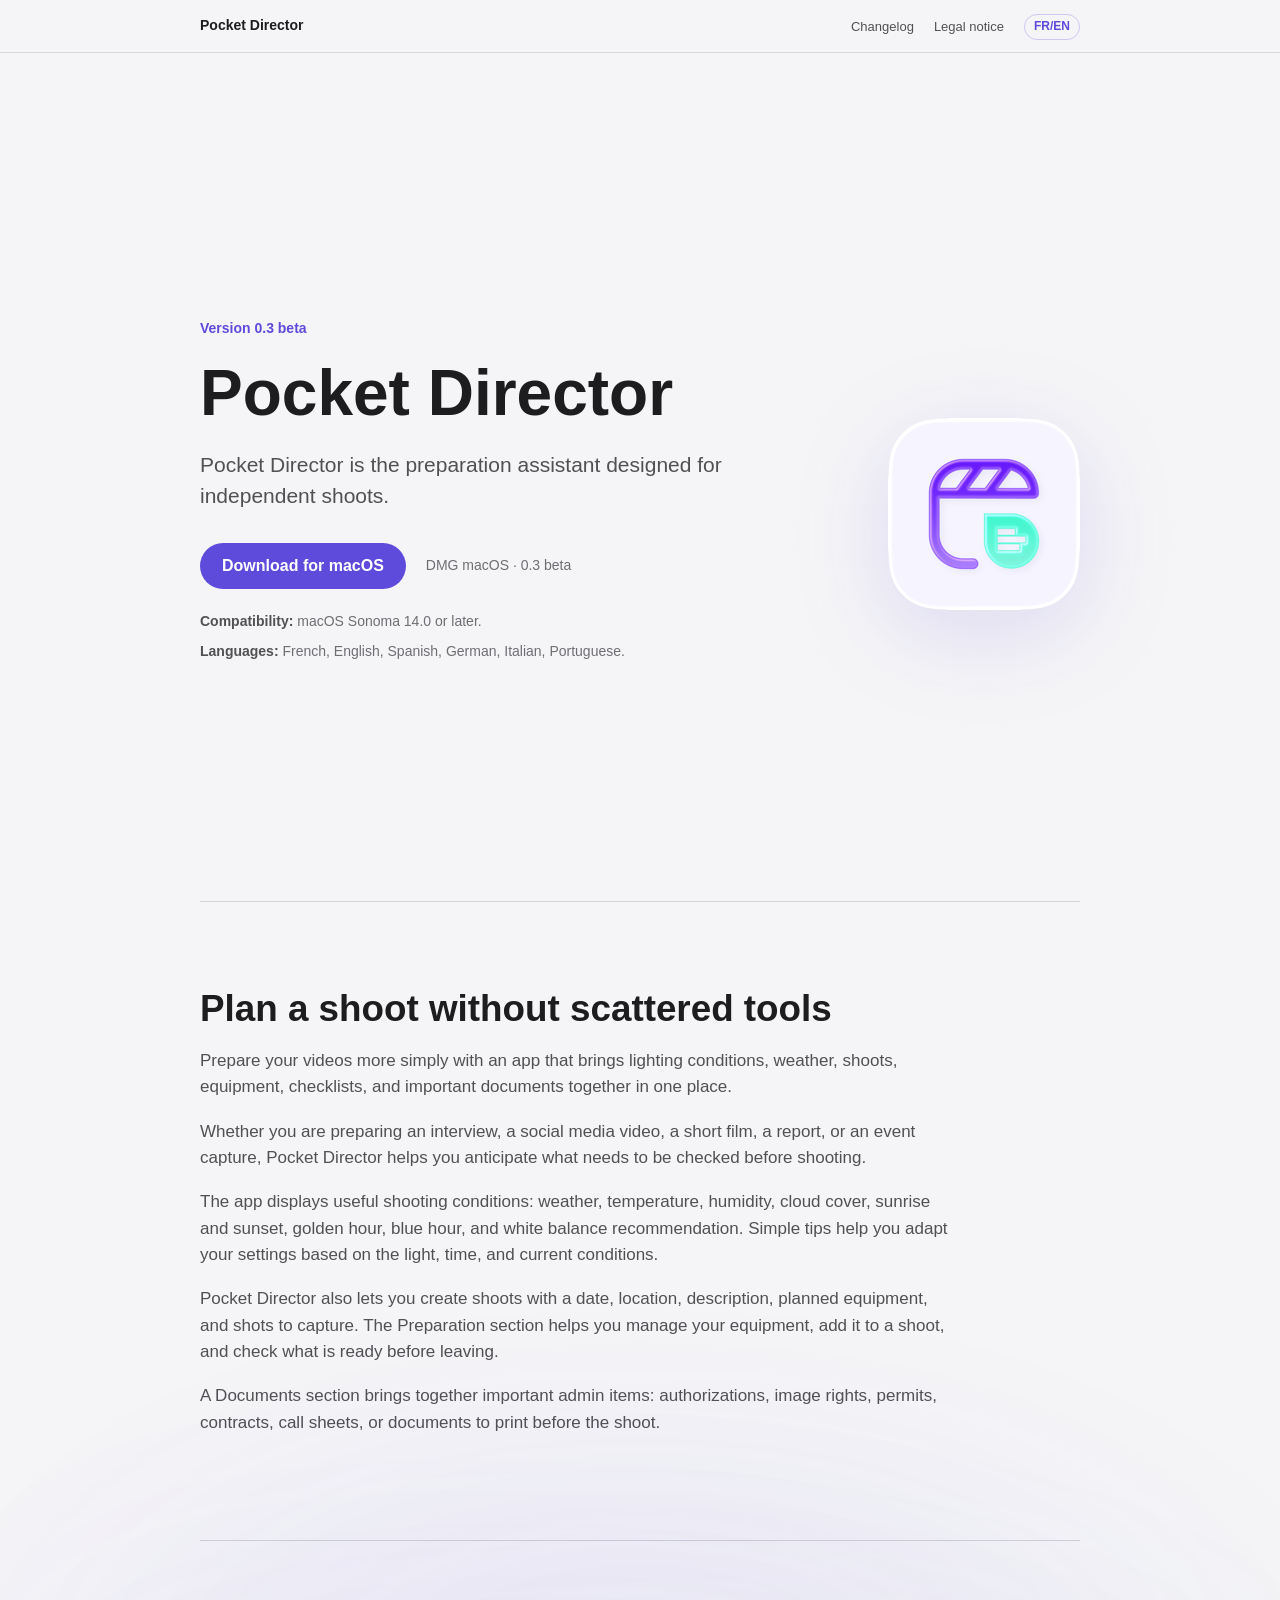
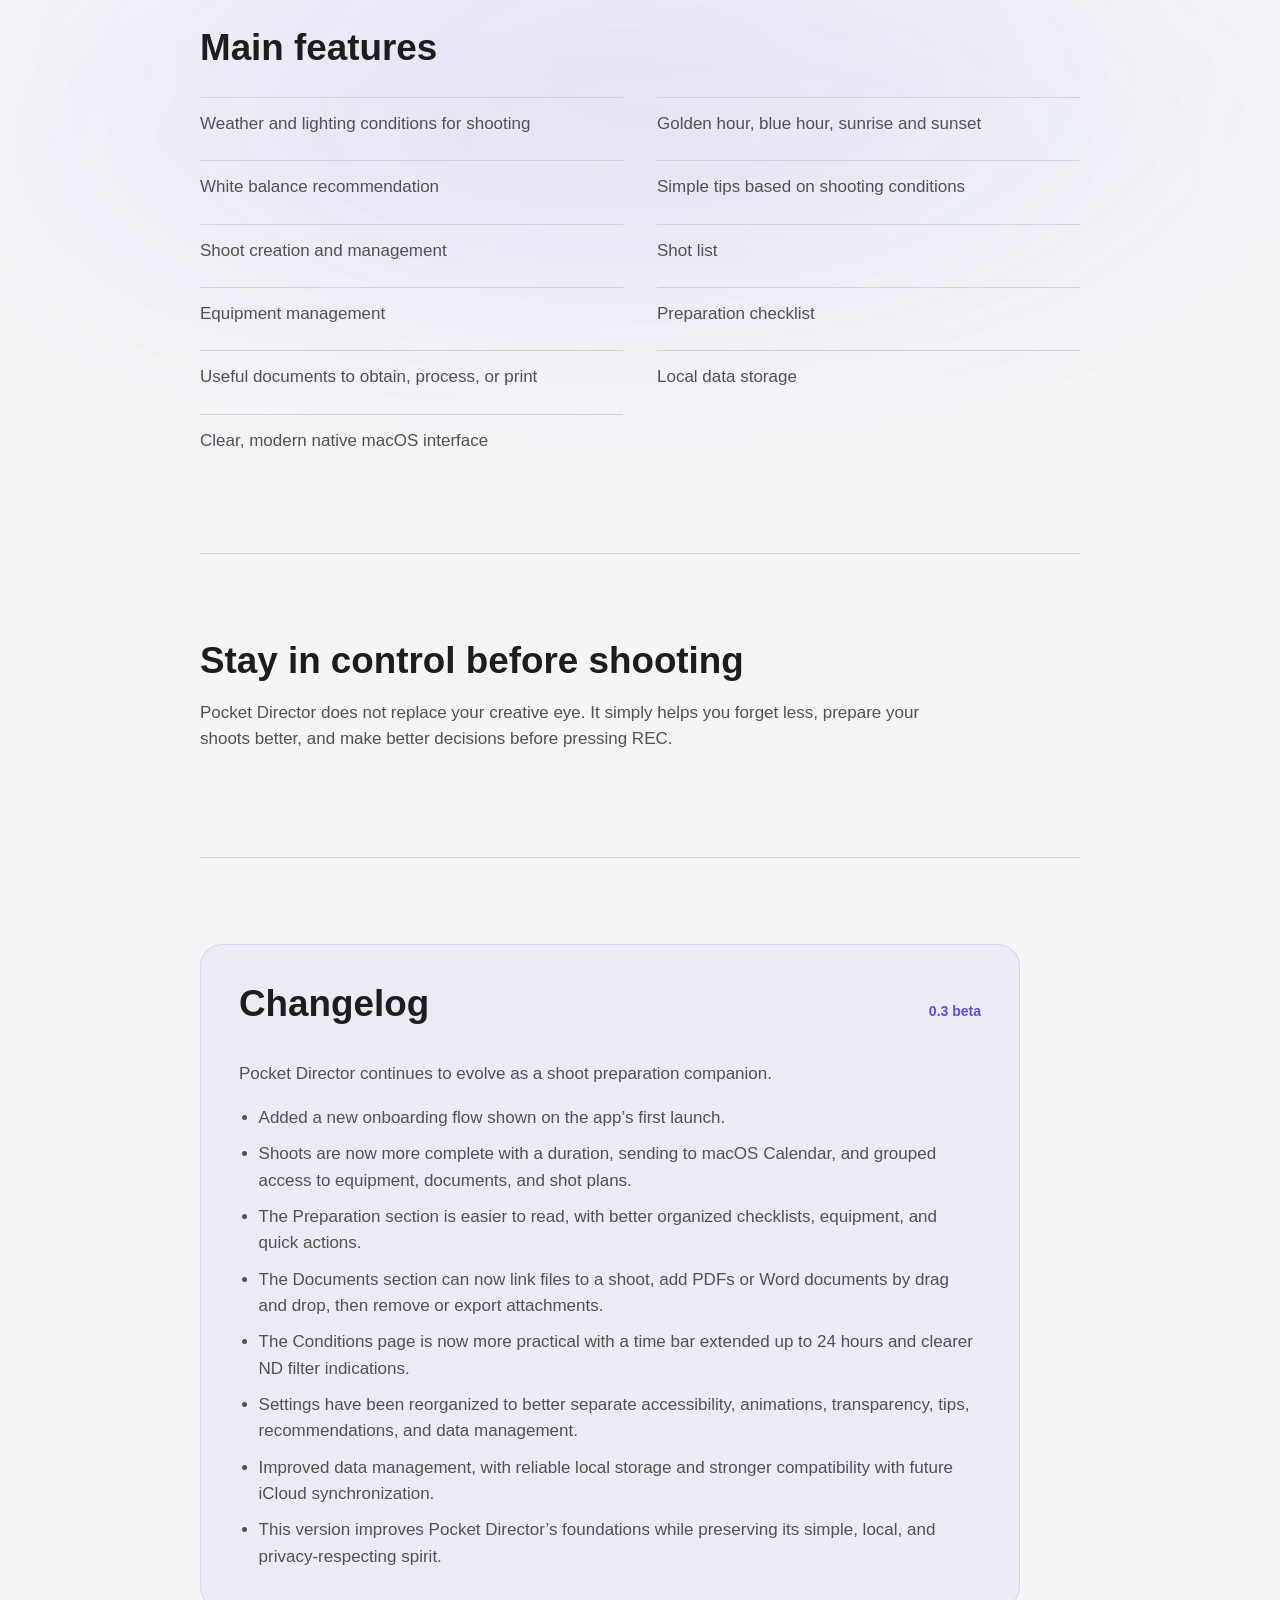
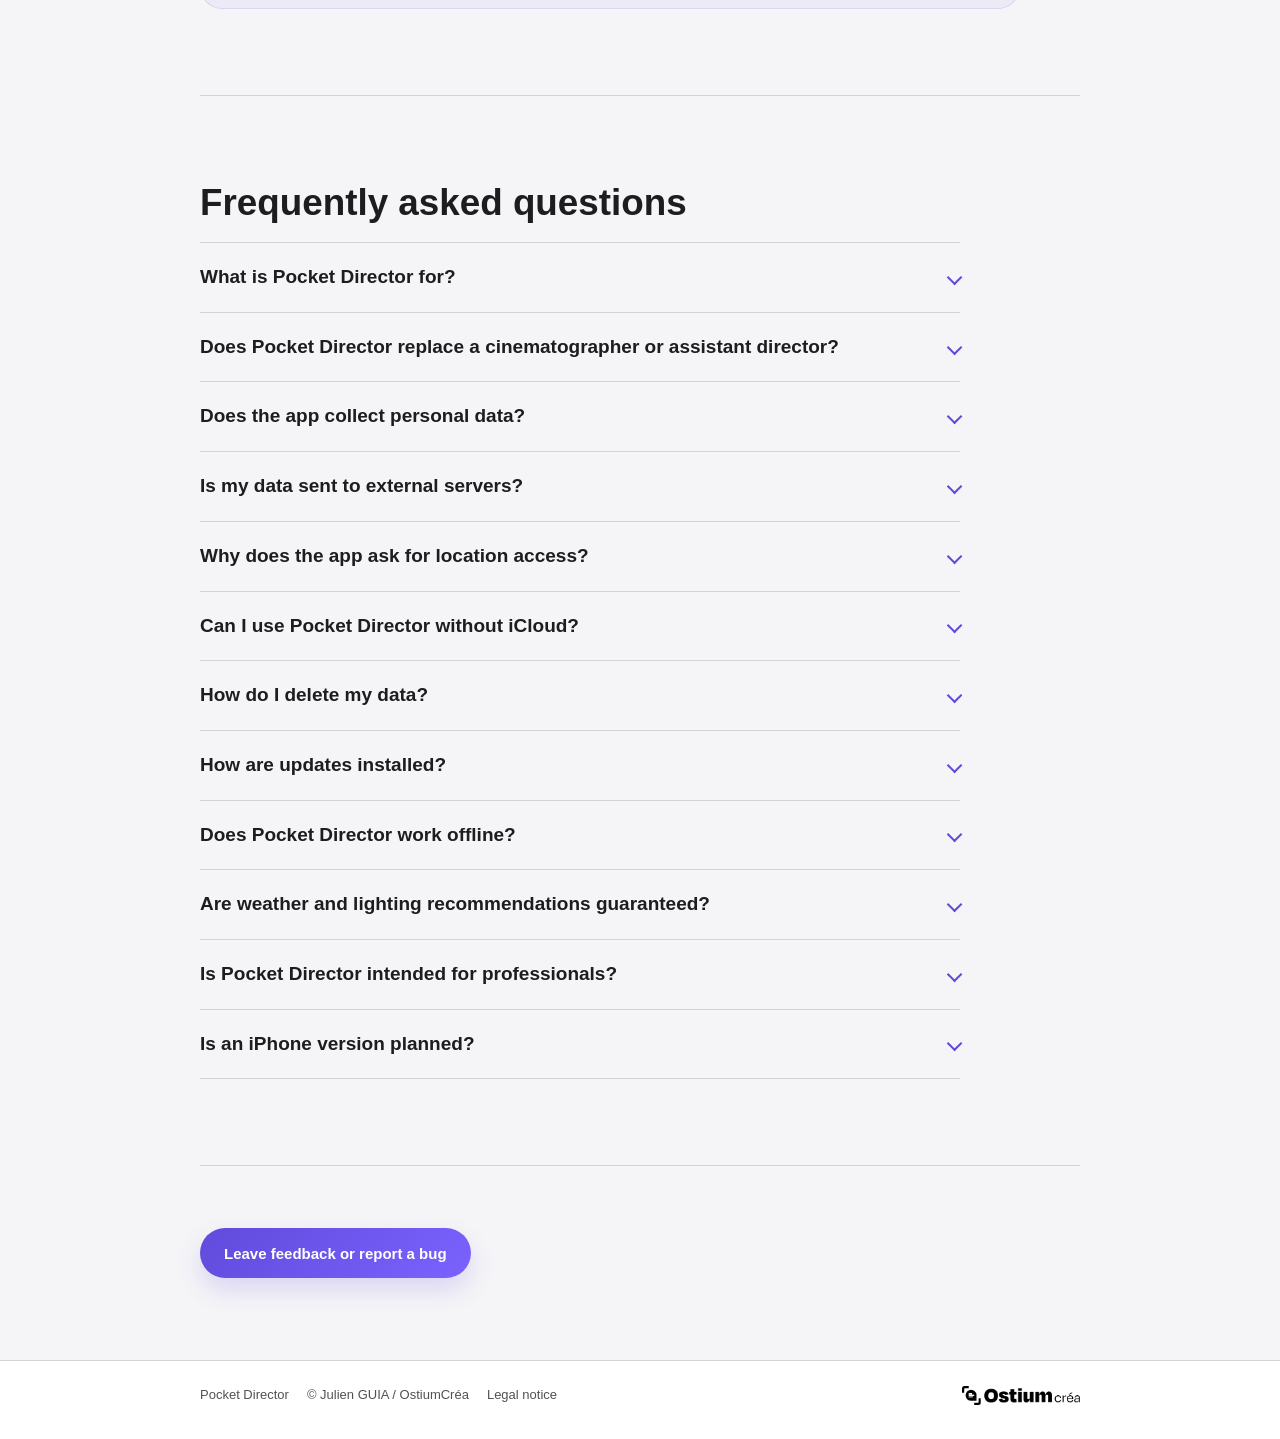
==== commit ece08698: "Update English download page for 0.3 beta" ====
--- a/en.html
+++ b/en.html
@@ -450,6 +450,20 @@
         max-width: 760px;
       }
 
+      .changelog-copy ul {
+        margin: 0;
+        padding-left: 1.15em;
+        color: var(--secondary-text);
+      }
+
+      .changelog-copy li {
+        margin: 0 0 10px;
+      }
+
+      .changelog-copy li:last-child {
+        margin-bottom: 0;
+      }
+
       .faq-list {
         max-width: 760px;
         border-top: 1px solid var(--rule);
@@ -771,7 +785,7 @@
           >
         </div>
         <div class="hero-copy">
-          <p class="version">Version 0.2 beta</p>
+          <p class="version">Version 0.3 beta</p>
           <h1 id="page-title">Pocket Director</h1>
           <p class="hero-summary">
             Pocket Director is the preparation assistant designed for independent shoots.
@@ -779,11 +793,11 @@
           <div class="download-actions">
             <a
               class="download-button"
-              href="https://github.com/JulienG42/GetPocketDirector/releases/download/v0.2-b14/PocketDirector.0.2.dmg"
+              href="https://github.com/JulienG42/GetPocketDirector/releases/download/v0.3-b16/PocketDirector-0.3.dmg"
             >
               Download for macOS
             </a>
-            <p class="download-meta">DMG macOS · 0.2 beta</p>
+            <p class="download-meta">DMG macOS · 0.3 beta</p>
           </div>
           <div class="app-details" aria-label="Compatibility information">
             <p><strong>Compatibility:</strong> macOS Sonoma 14.0 or later.</p>
@@ -856,42 +870,22 @@
         <div class="changelog-panel">
           <div class="changelog-header">
             <h2 id="changelog-title">Changelog</h2>
-            <p class="changelog-version">0.2 beta</p>
+            <p class="changelog-version">0.3 beta</p>
           </div>
           <div class="changelog-copy">
             <p>
-              Pocket Director is organized around four areas: Conditions, Shoots,
-              Preparation, and Documents.
+              Pocket Director continues to evolve as a shoot preparation companion.
             </p>
-            <p>
-              The Conditions tab lets you check weather, daylight, golden hour and blue
-              hour times, as well as a white balance recommendation adapted to the place
-              and time.
-            </p>
-            <p>
-              The app also displays simple tips to adjust your shooting according to
-              clouds, time of day, color temperature, and any possible need for an ND
-              filter.
-            </p>
-            <p>
-              The Shoots tab lets you create projects with a date, location, description,
-              conditions preview, planned equipment, and shots to capture.
-            </p>
-            <p>
-              The Preparation tab lets you manage your equipment, add it to a shoot, create
-              one-off items, and check what is ready before leaving.
-            </p>
-            <p>
-              The new Documents tab lets you gather authorizations, image rights, permits,
-              contracts, call sheets, and useful documents before a shoot.
-            </p>
-            <p>
-              Quick additions make admin preparation easier with document templates to
-              obtain, print, or process.
-            </p>
-            <p>
-              Pocket Director includes native macOS navigation and local data storage.
-            </p>
+            <ul>
+              <li>Added a new onboarding flow shown on the app’s first launch.</li>
+              <li>Shoots are now more complete with a duration, sending to macOS Calendar, and grouped access to equipment, documents, and shot plans.</li>
+              <li>The Preparation section is easier to read, with better organized checklists, equipment, and quick actions.</li>
+              <li>The Documents section can now link files to a shoot, add PDFs or Word documents by drag and drop, then remove or export attachments.</li>
+              <li>The Conditions page is now more practical with a time bar extended up to 24 hours and clearer ND filter indications.</li>
+              <li>Settings have been reorganized to better separate accessibility, animations, transparency, tips, recommendations, and data management.</li>
+              <li>Improved data management, with reliable local storage and stronger compatibility with future iCloud synchronization.</li>
+              <li>This version improves Pocket Director’s foundations while preserving its simple, local, and privacy-respecting spirit.</li>
+            </ul>
           </div>
         </div>
       </section>
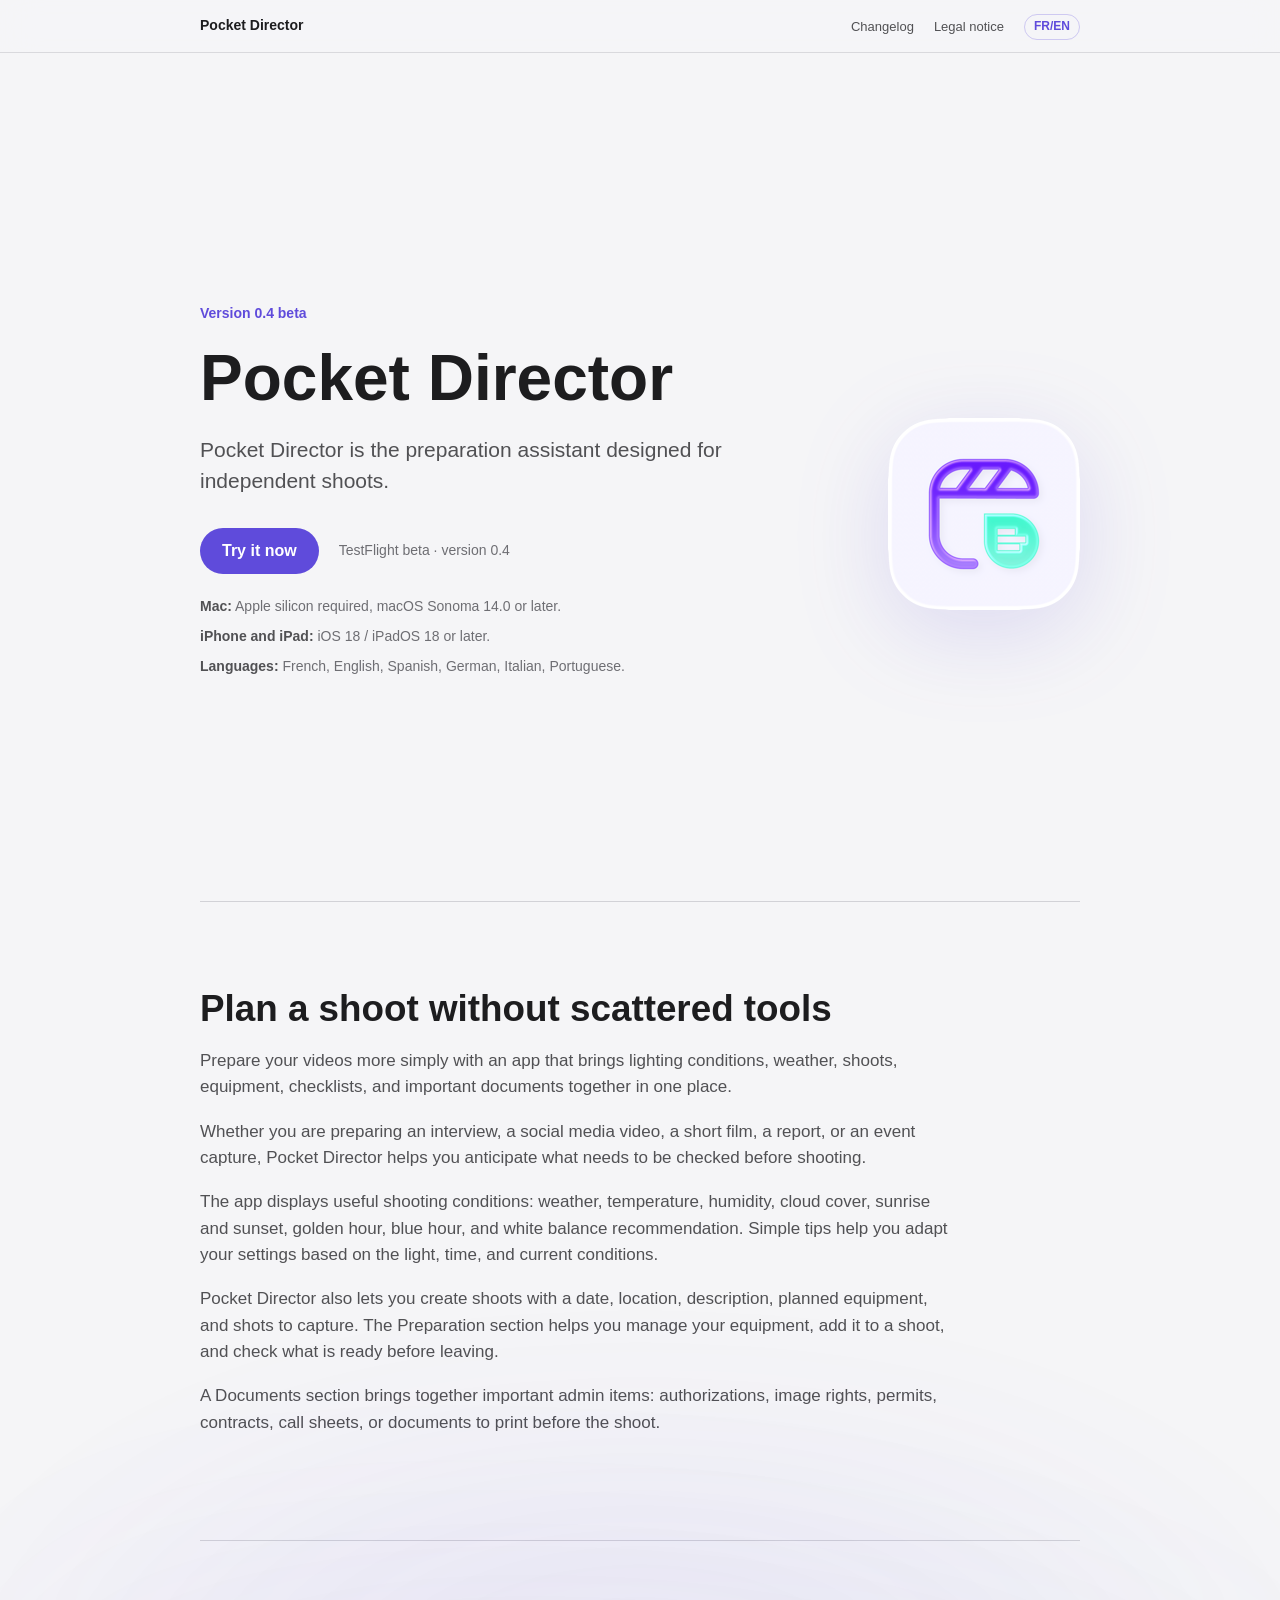
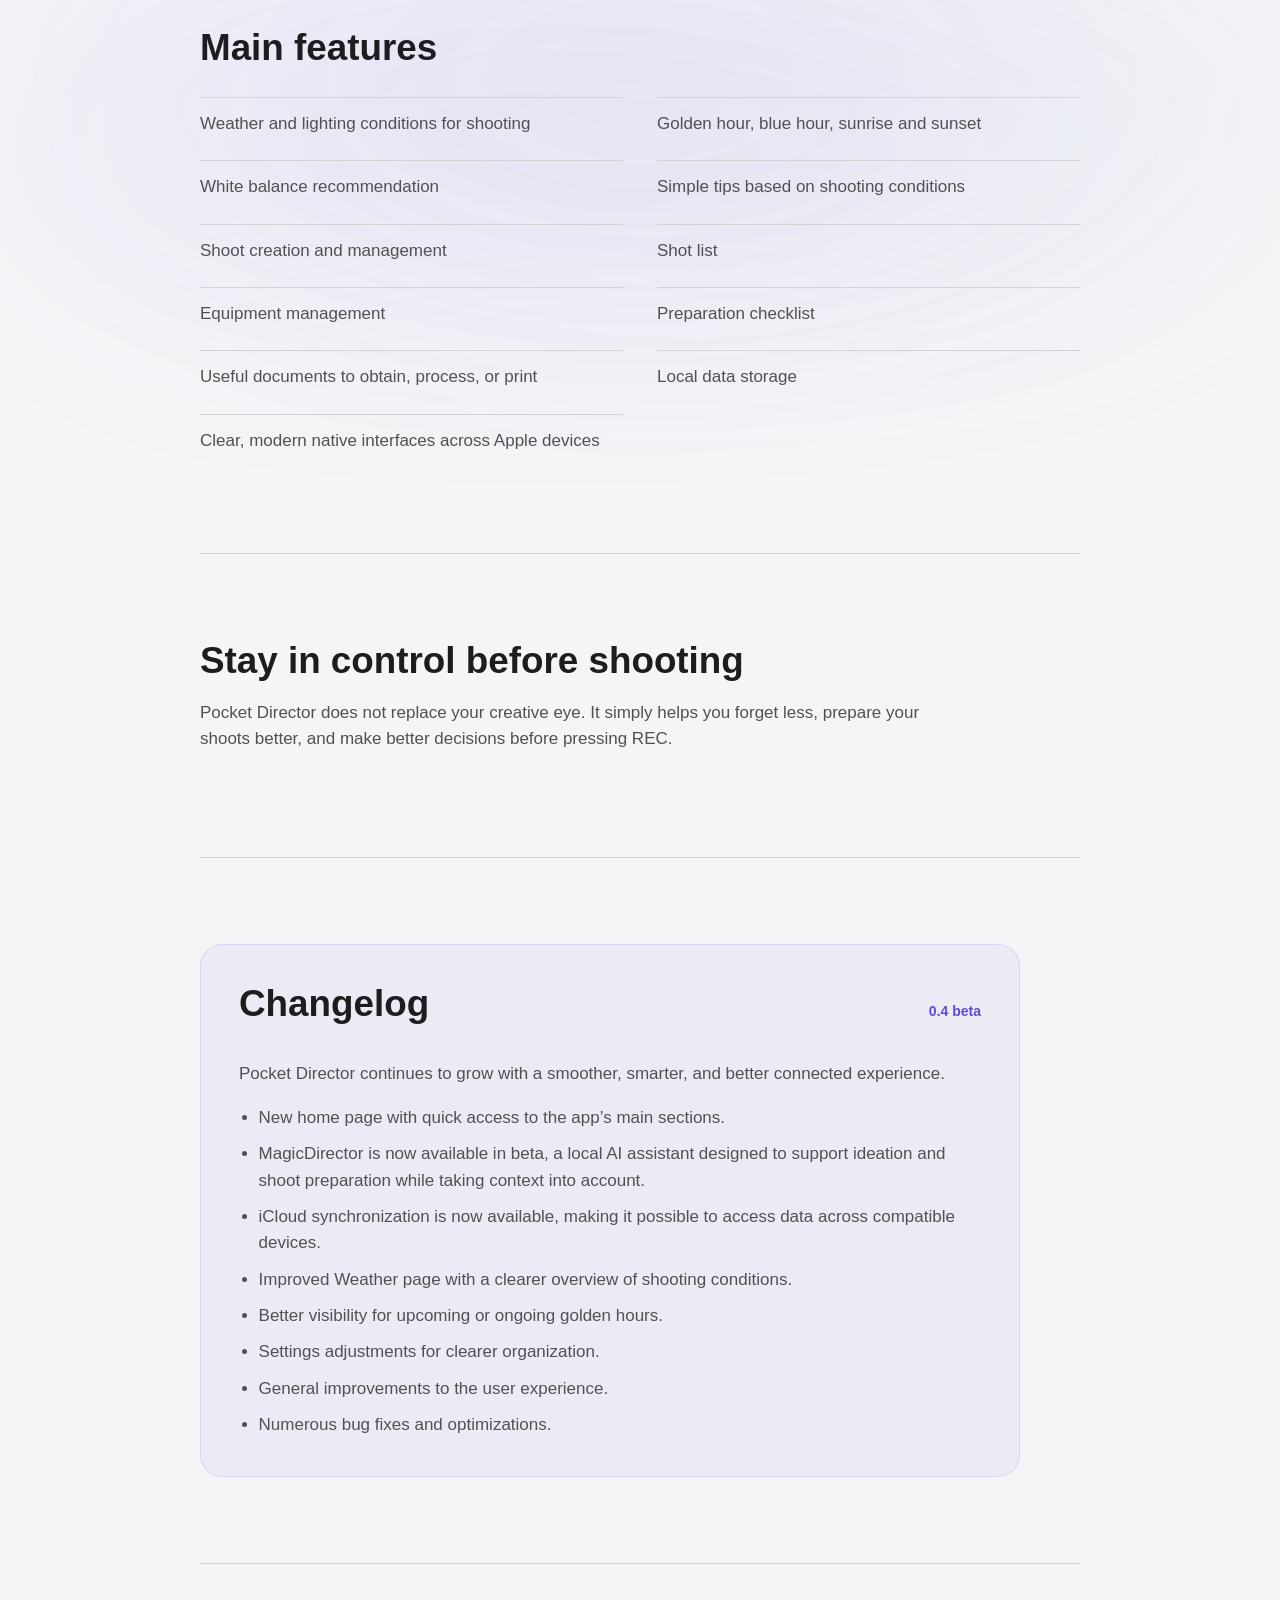
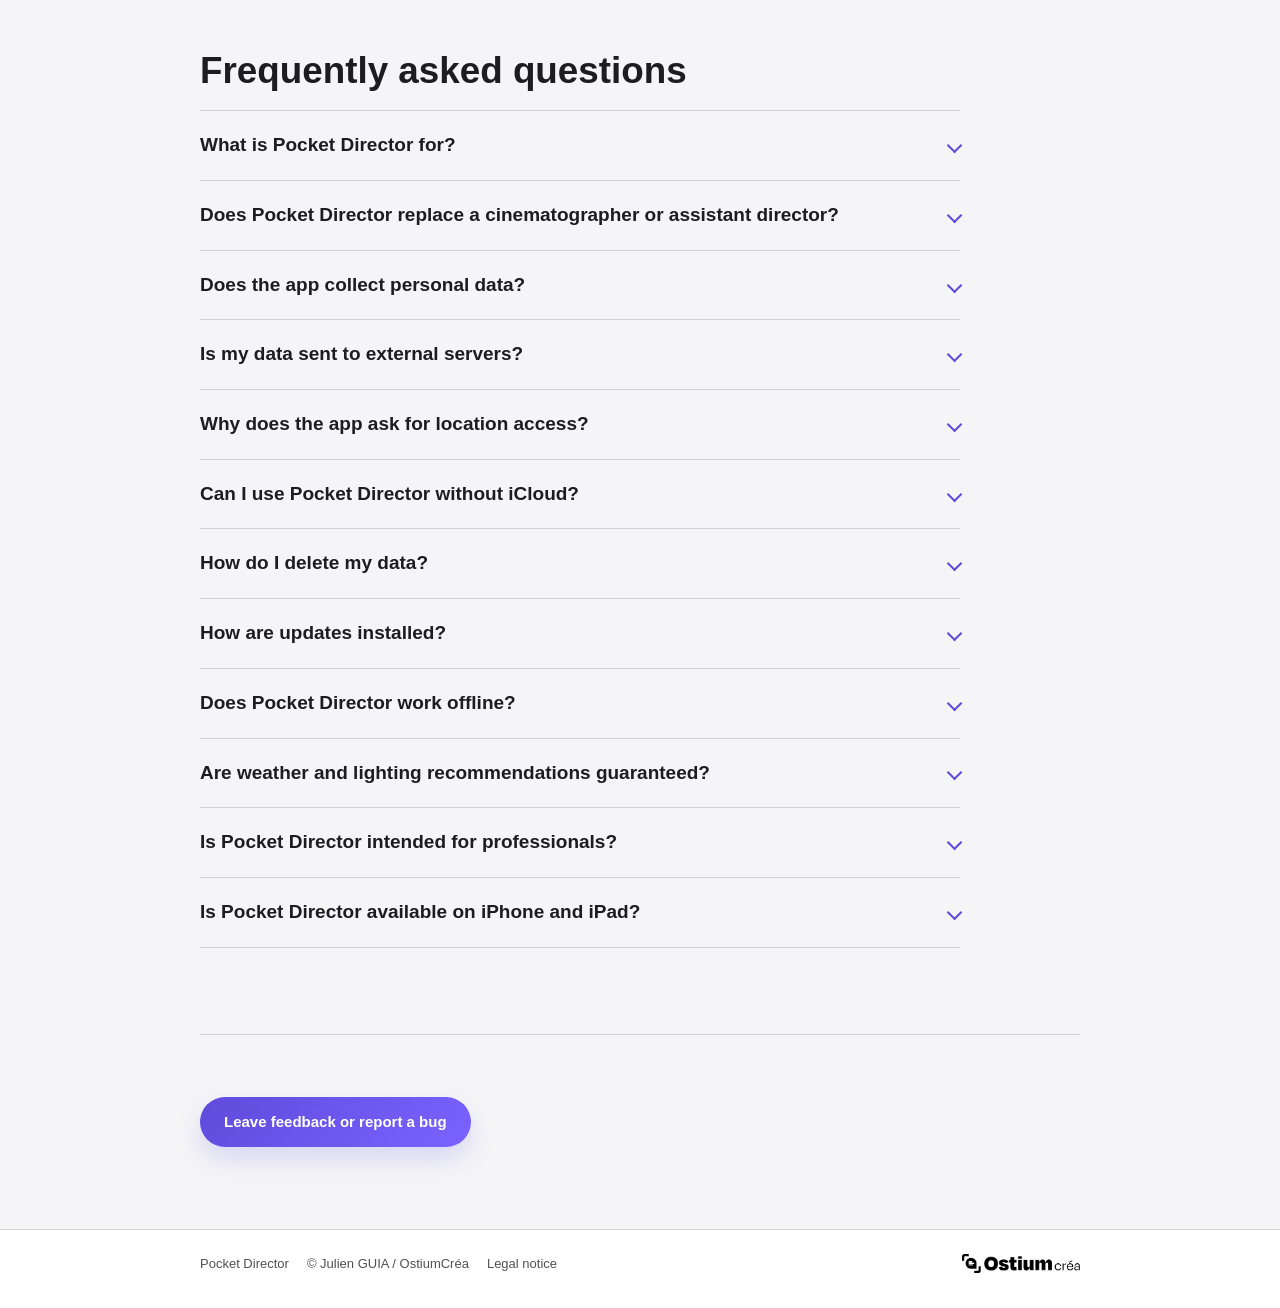
==== commit 328a7551: "Move English download page to TestFlight 0.4" ====
--- a/en.html
+++ b/en.html
@@ -5,9 +5,9 @@
     <meta name="viewport" content="width=device-width, initial-scale=1">
     <meta
       name="description"
-      content="Download Pocket Director, a macOS preparation assistant for independent shoots."
+      content="Try Pocket Director on Mac, iPhone, and iPad, the preparation assistant for independent shoots."
     >
-    <title>Download Pocket Director</title>
+    <title>Try Pocket Director</title>
     <link rel="alternate" hreflang="fr" href="./">
     <link rel="alternate" hreflang="en" href="./en.html">
     <style>
@@ -785,7 +785,7 @@
           >
         </div>
         <div class="hero-copy">
-          <p class="version">Version 0.3 beta</p>
+          <p class="version">Version 0.4 beta</p>
           <h1 id="page-title">Pocket Director</h1>
           <p class="hero-summary">
             Pocket Director is the preparation assistant designed for independent shoots.
@@ -793,14 +793,15 @@
           <div class="download-actions">
             <a
               class="download-button"
-              href="https://github.com/JulienG42/GetPocketDirector/releases/download/v0.3-b16/PocketDirector-0.3.dmg"
+              href="https://testflight.apple.com/join/HnkF4Hvz"
             >
-              Download for macOS
+              Try it now
             </a>
-            <p class="download-meta">DMG macOS · 0.3 beta</p>
+            <p class="download-meta">TestFlight beta · version 0.4</p>
           </div>
           <div class="app-details" aria-label="Compatibility information">
-            <p><strong>Compatibility:</strong> macOS Sonoma 14.0 or later.</p>
+            <p><strong>Mac:</strong> Apple silicon required, macOS Sonoma 14.0 or later.</p>
+            <p><strong>iPhone and iPad:</strong> iOS 18 / iPadOS 18 or later.</p>
             <p><strong>Languages:</strong> French, English, Spanish, German, Italian, Portuguese.</p>
           </div>
         </div>
@@ -852,7 +853,7 @@
           <li>Preparation checklist</li>
           <li>Useful documents to obtain, process, or print</li>
           <li>Local data storage</li>
-          <li>Clear, modern native macOS interface</li>
+          <li>Clear, modern native interfaces across Apple devices</li>
         </ul>
       </section>
 
@@ -870,21 +871,22 @@
         <div class="changelog-panel">
           <div class="changelog-header">
             <h2 id="changelog-title">Changelog</h2>
-            <p class="changelog-version">0.3 beta</p>
+            <p class="changelog-version">0.4 beta</p>
           </div>
           <div class="changelog-copy">
             <p>
-              Pocket Director continues to evolve as a shoot preparation companion.
+              Pocket Director continues to grow with a smoother, smarter, and better
+              connected experience.
             </p>
             <ul>
-              <li>Added a new onboarding flow shown on the app’s first launch.</li>
-              <li>Shoots are now more complete with a duration, sending to macOS Calendar, and grouped access to equipment, documents, and shot plans.</li>
-              <li>The Preparation section is easier to read, with better organized checklists, equipment, and quick actions.</li>
-              <li>The Documents section can now link files to a shoot, add PDFs or Word documents by drag and drop, then remove or export attachments.</li>
-              <li>The Conditions page is now more practical with a time bar extended up to 24 hours and clearer ND filter indications.</li>
-              <li>Settings have been reorganized to better separate accessibility, animations, transparency, tips, recommendations, and data management.</li>
-              <li>Improved data management, with reliable local storage and stronger compatibility with future iCloud synchronization.</li>
-              <li>This version improves Pocket Director’s foundations while preserving its simple, local, and privacy-respecting spirit.</li>
+              <li>New home page with quick access to the app’s main sections.</li>
+              <li>MagicDirector is now available in beta, a local AI assistant designed to support ideation and shoot preparation while taking context into account.</li>
+              <li>iCloud synchronization is now available, making it possible to access data across compatible devices.</li>
+              <li>Improved Weather page with a clearer overview of shooting conditions.</li>
+              <li>Better visibility for upcoming or ongoing golden hours.</li>
+              <li>Settings adjustments for clearer organization.</li>
+              <li>General improvements to the user experience.</li>
+              <li>Numerous bug fixes and optimizations.</li>
             </ul>
           </div>
         </div>
@@ -897,10 +899,10 @@
             <summary class="faq-question">What is Pocket Director for?</summary>
             <div class="faq-answer">
               <p>
-                Pocket Director is a macOS app designed to help prepare independent
-                shoots. It brings together weather conditions, daylight, golden hour and
-                blue hour times, white balance recommendations, shoots, checklists,
-                equipment, and useful documents before filming.
+                Pocket Director is an app for Mac, iPhone, and iPad designed to help
+                prepare independent shoots. It brings together weather conditions,
+                daylight, golden hour and blue hour times, white balance recommendations,
+                shoots, checklists, equipment, and useful documents before filming.
               </p>
             </div>
           </details>
@@ -1001,13 +1003,9 @@
             <summary class="faq-question">How are updates installed?</summary>
             <div class="faq-answer">
               <p>
-                For the macOS version distributed outside the App Store, Pocket Director may
-                use an integrated update system to check whether a new version is available
-                and offer to install it.
-              </p>
-              <p>
-                If the app is distributed through the App Store in the future, updates will
-                go through Apple’s usual system.
+                Pocket Director beta versions are distributed through TestFlight. New
+                versions are offered and installed through the TestFlight app on compatible
+                devices.
               </p>
             </div>
           </details>
@@ -1059,12 +1057,14 @@
           </details>
 
           <details class="faq-item">
-            <summary class="faq-question">Is an iPhone version planned?</summary>
+            <summary class="faq-question">
+              Is Pocket Director available on iPhone and iPad?
+            </summary>
             <div class="faq-answer">
               <p>
-                Pocket Director is first developed for macOS. An iPhone version is being
-                considered so you can access your shoots, checklists, and important
-                information directly in the field.
+                Yes. Pocket Director is available in beta on iPhone and iPad through
+                TestFlight, starting with iOS 18 and iPadOS 18. Data can be accessed across
+                compatible devices using iCloud synchronization.
               </p>
             </div>
           </details>
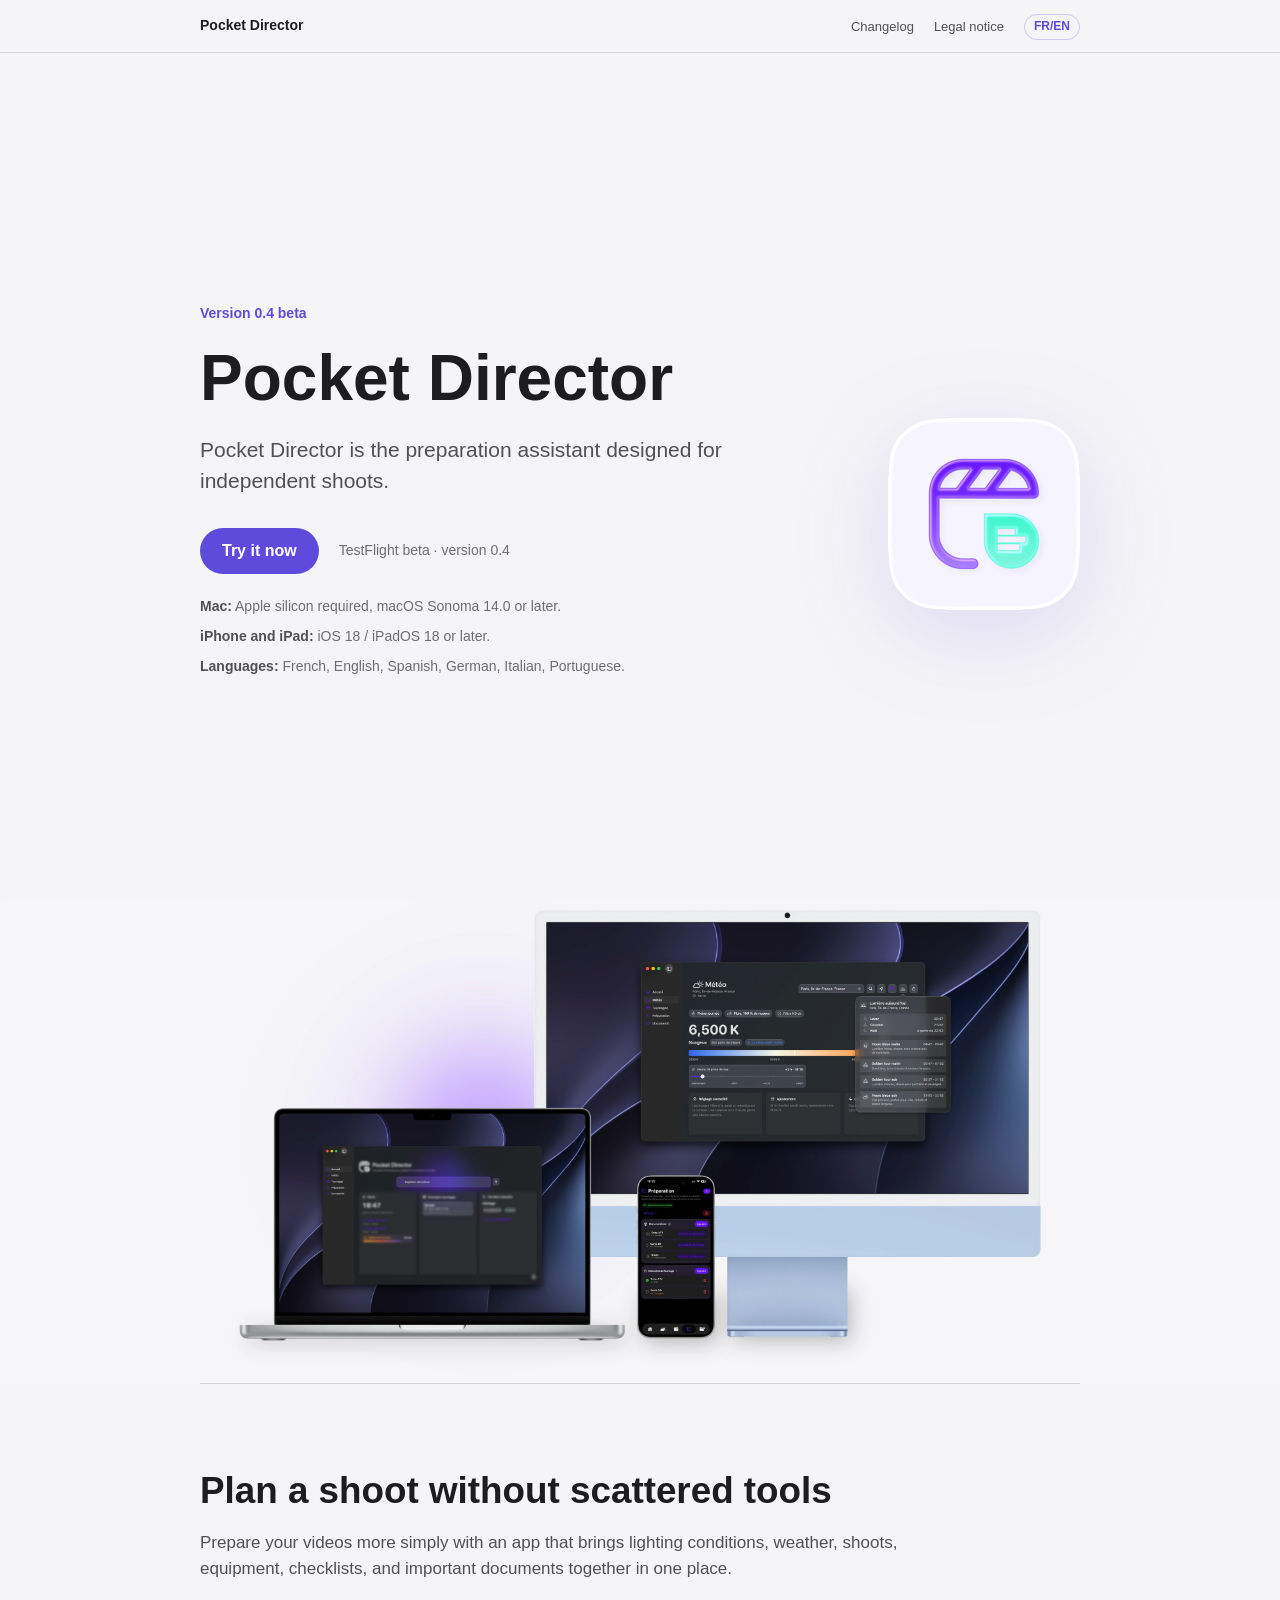
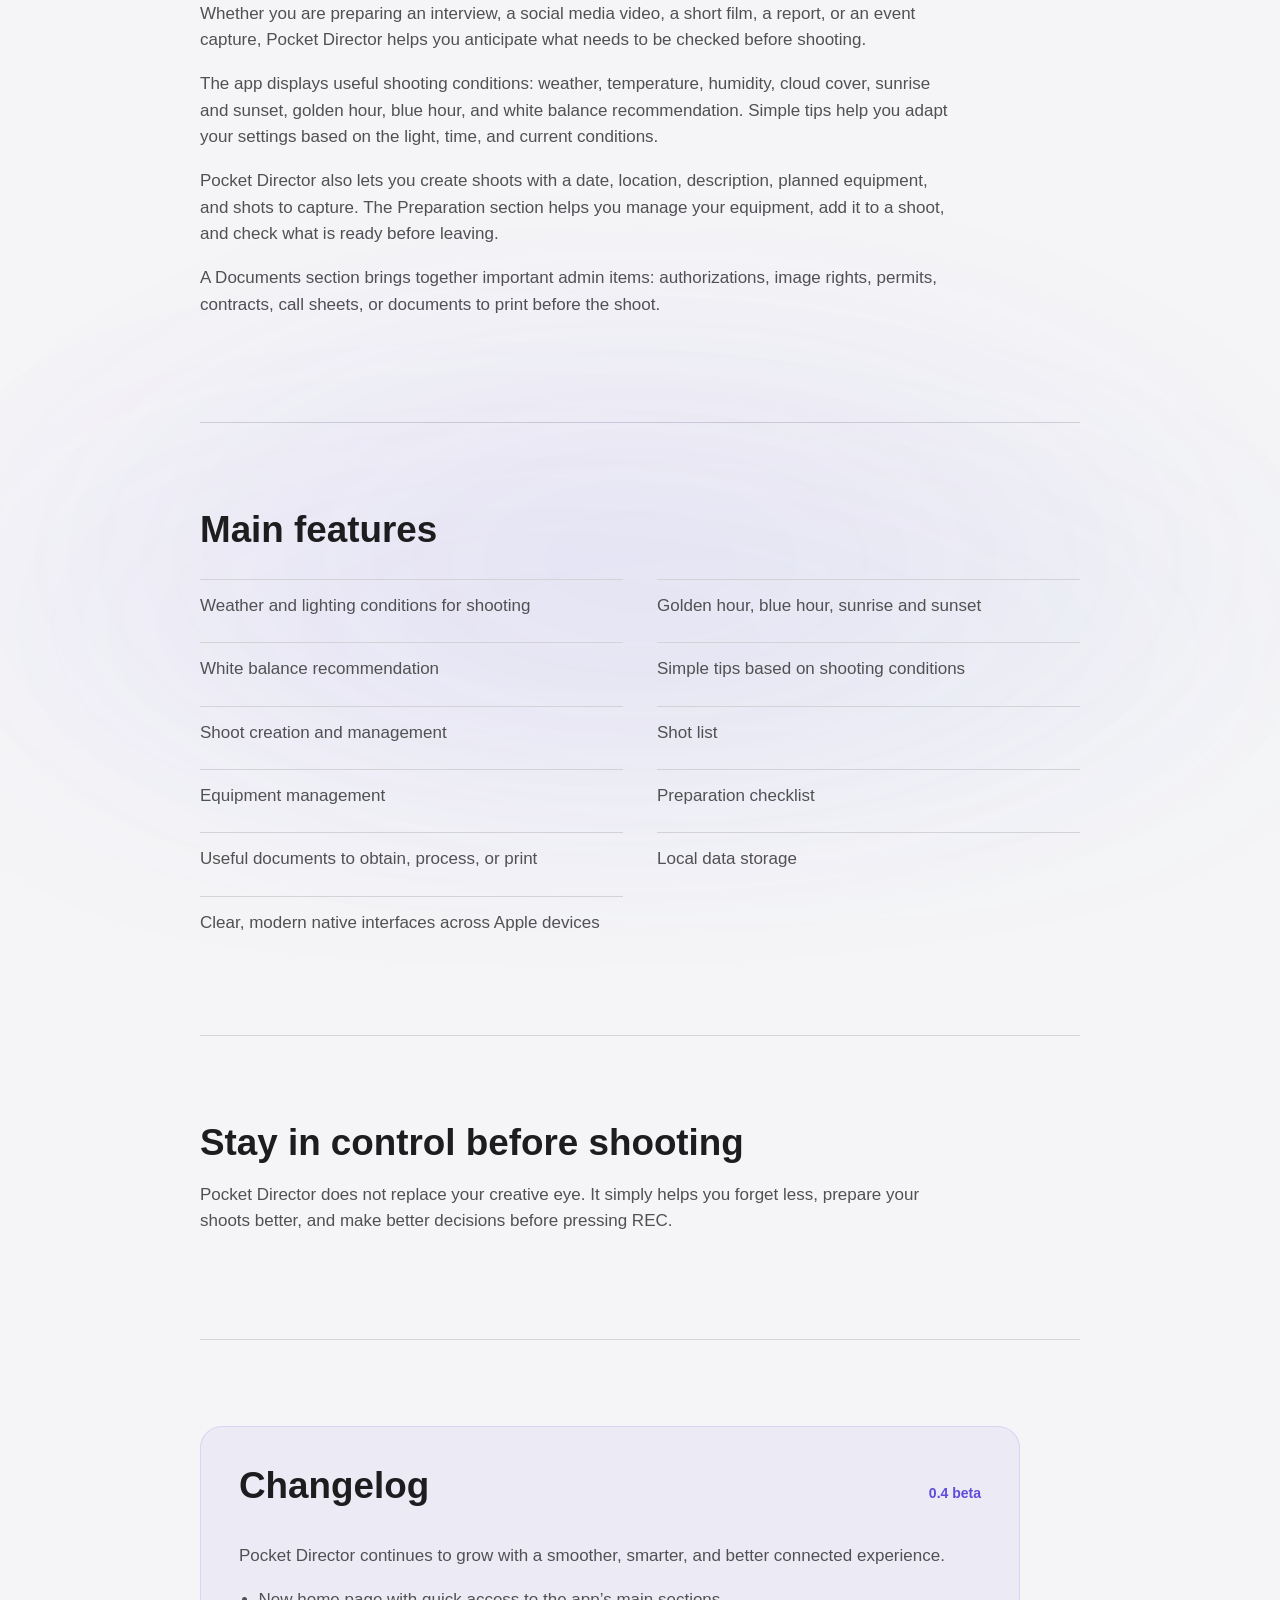
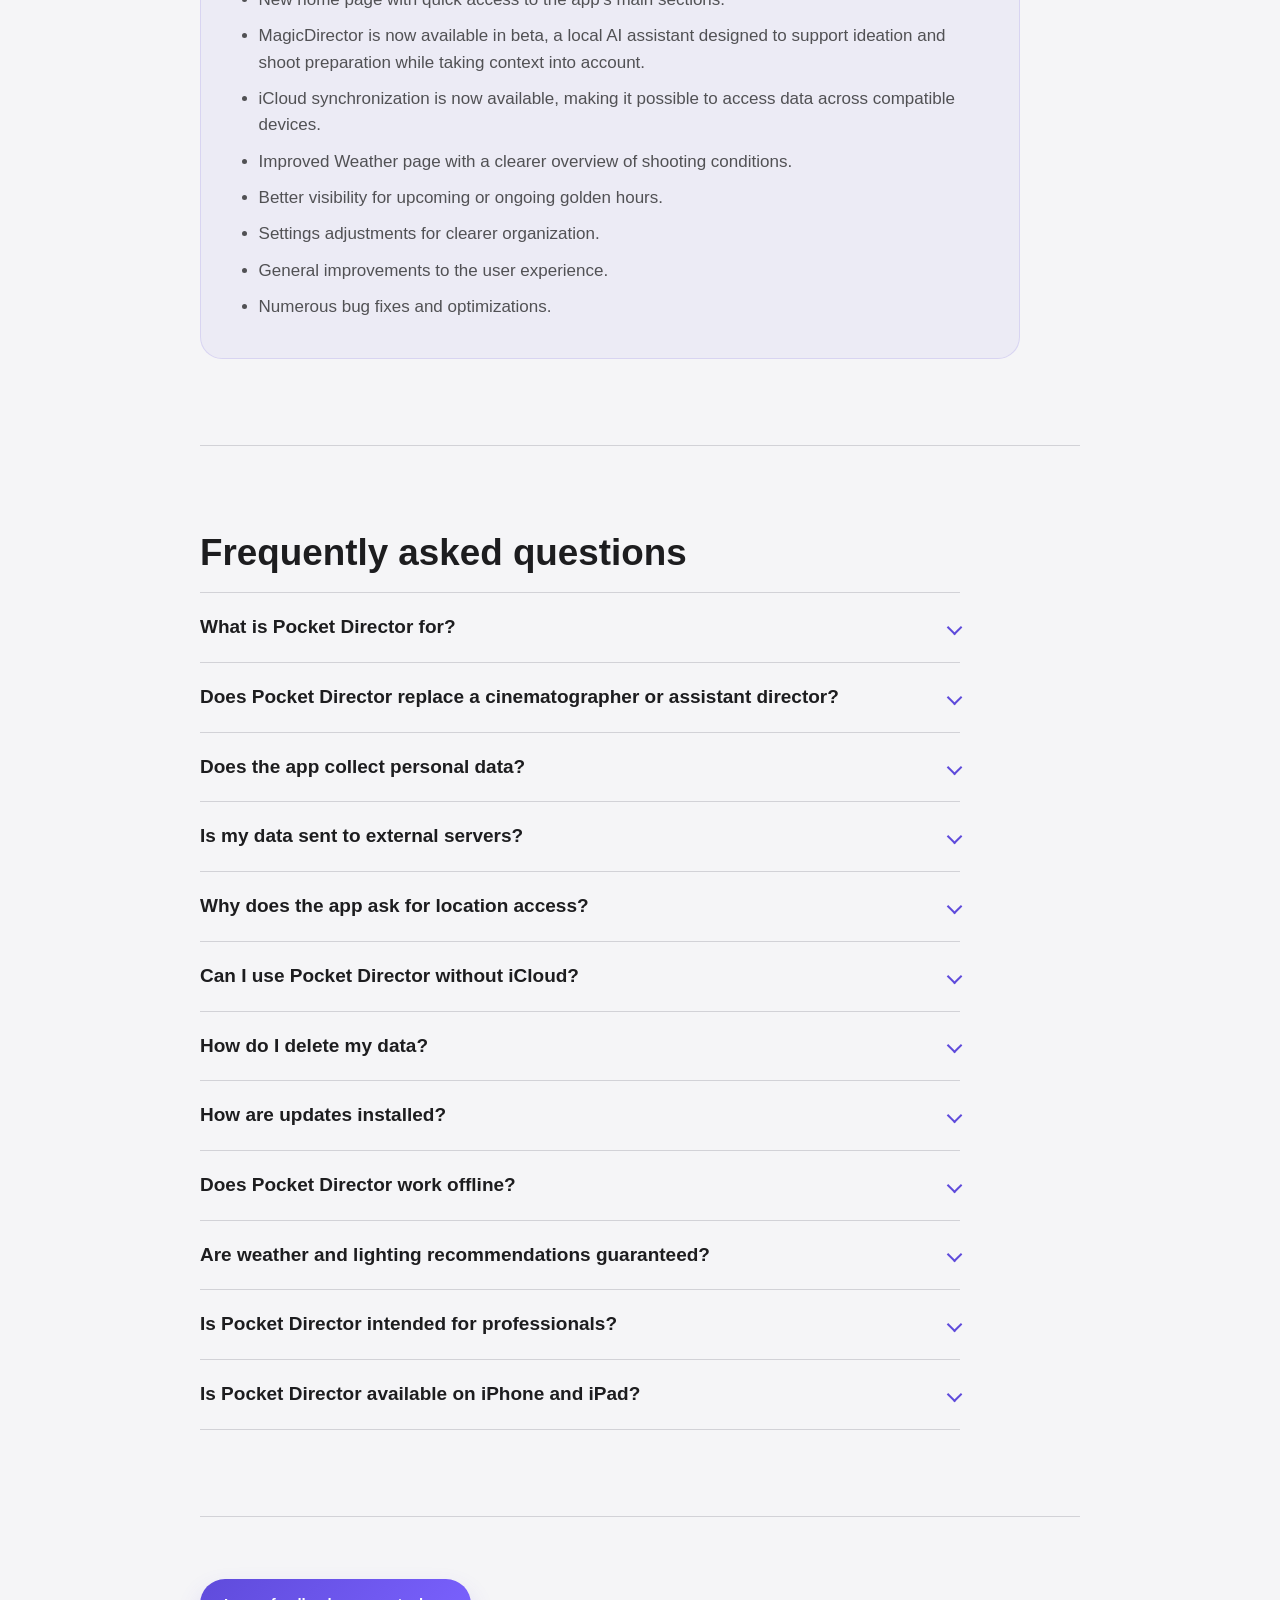
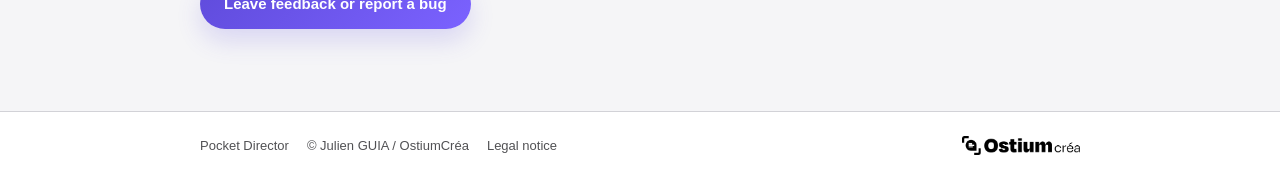
==== commit 0742f3c8: "Add full-width Pocket Director showcase" ====
--- a/en.html
+++ b/en.html
@@ -262,6 +262,20 @@
       .content-section {
         padding: clamp(56px, 9vw, 86px) 0;
         border-top: 1px solid var(--rule);
+      }
+
+      .product-showcase {
+        position: relative;
+        left: 50%;
+        width: 100vw;
+        margin: 0 0 0 -50vw;
+        overflow: hidden;
+      }
+
+      .product-showcase img {
+        display: block;
+        width: 100%;
+        height: auto;
       }
 
       .features-section {
@@ -807,6 +821,15 @@
         </div>
       </section>
 
+      <figure class="product-showcase">
+        <img
+          src="./assets/pocket-director-devices.webp"
+          width="8000"
+          height="3013"
+          alt="Pocket Director shown on Mac, iPhone, and iPad"
+        >
+      </figure>
+
       <section class="content-section" aria-labelledby="description-title">
         <div class="intro-copy">
           <h2 id="description-title">Plan a shoot without scattered tools</h2>
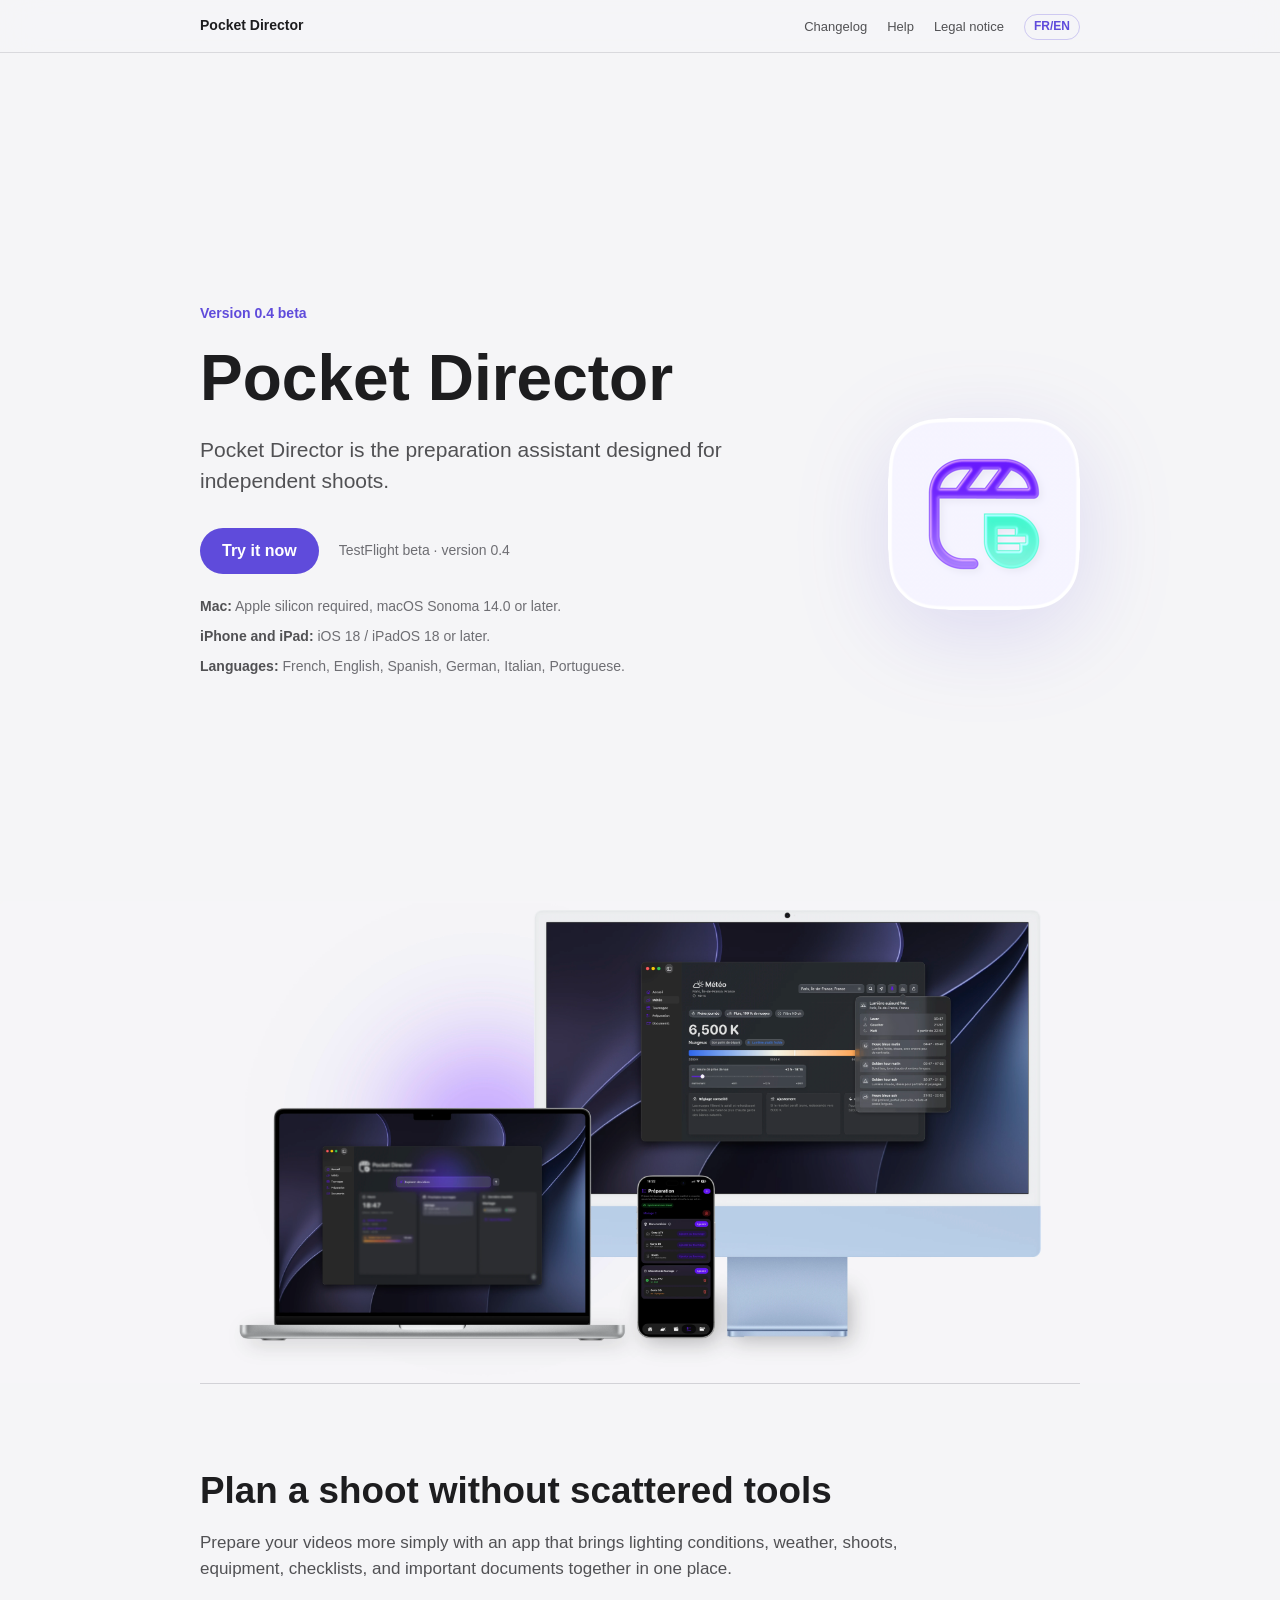
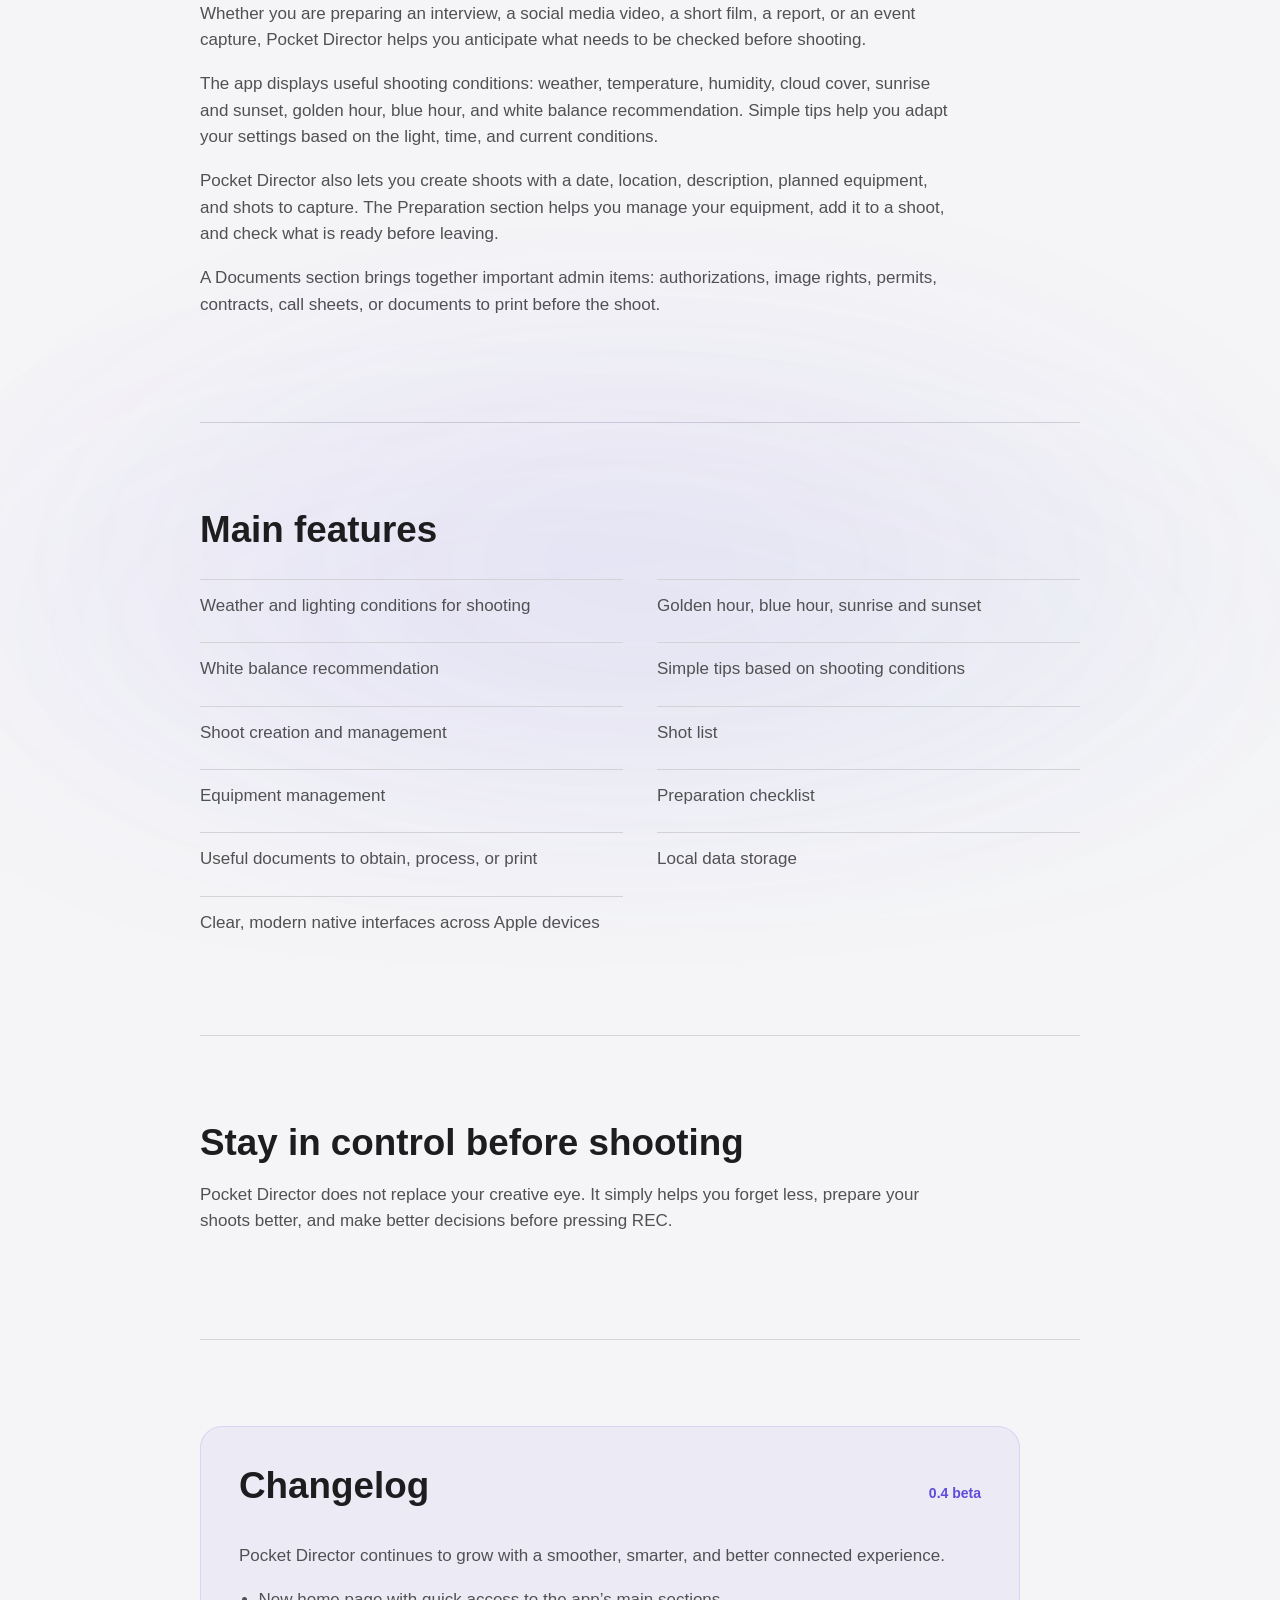
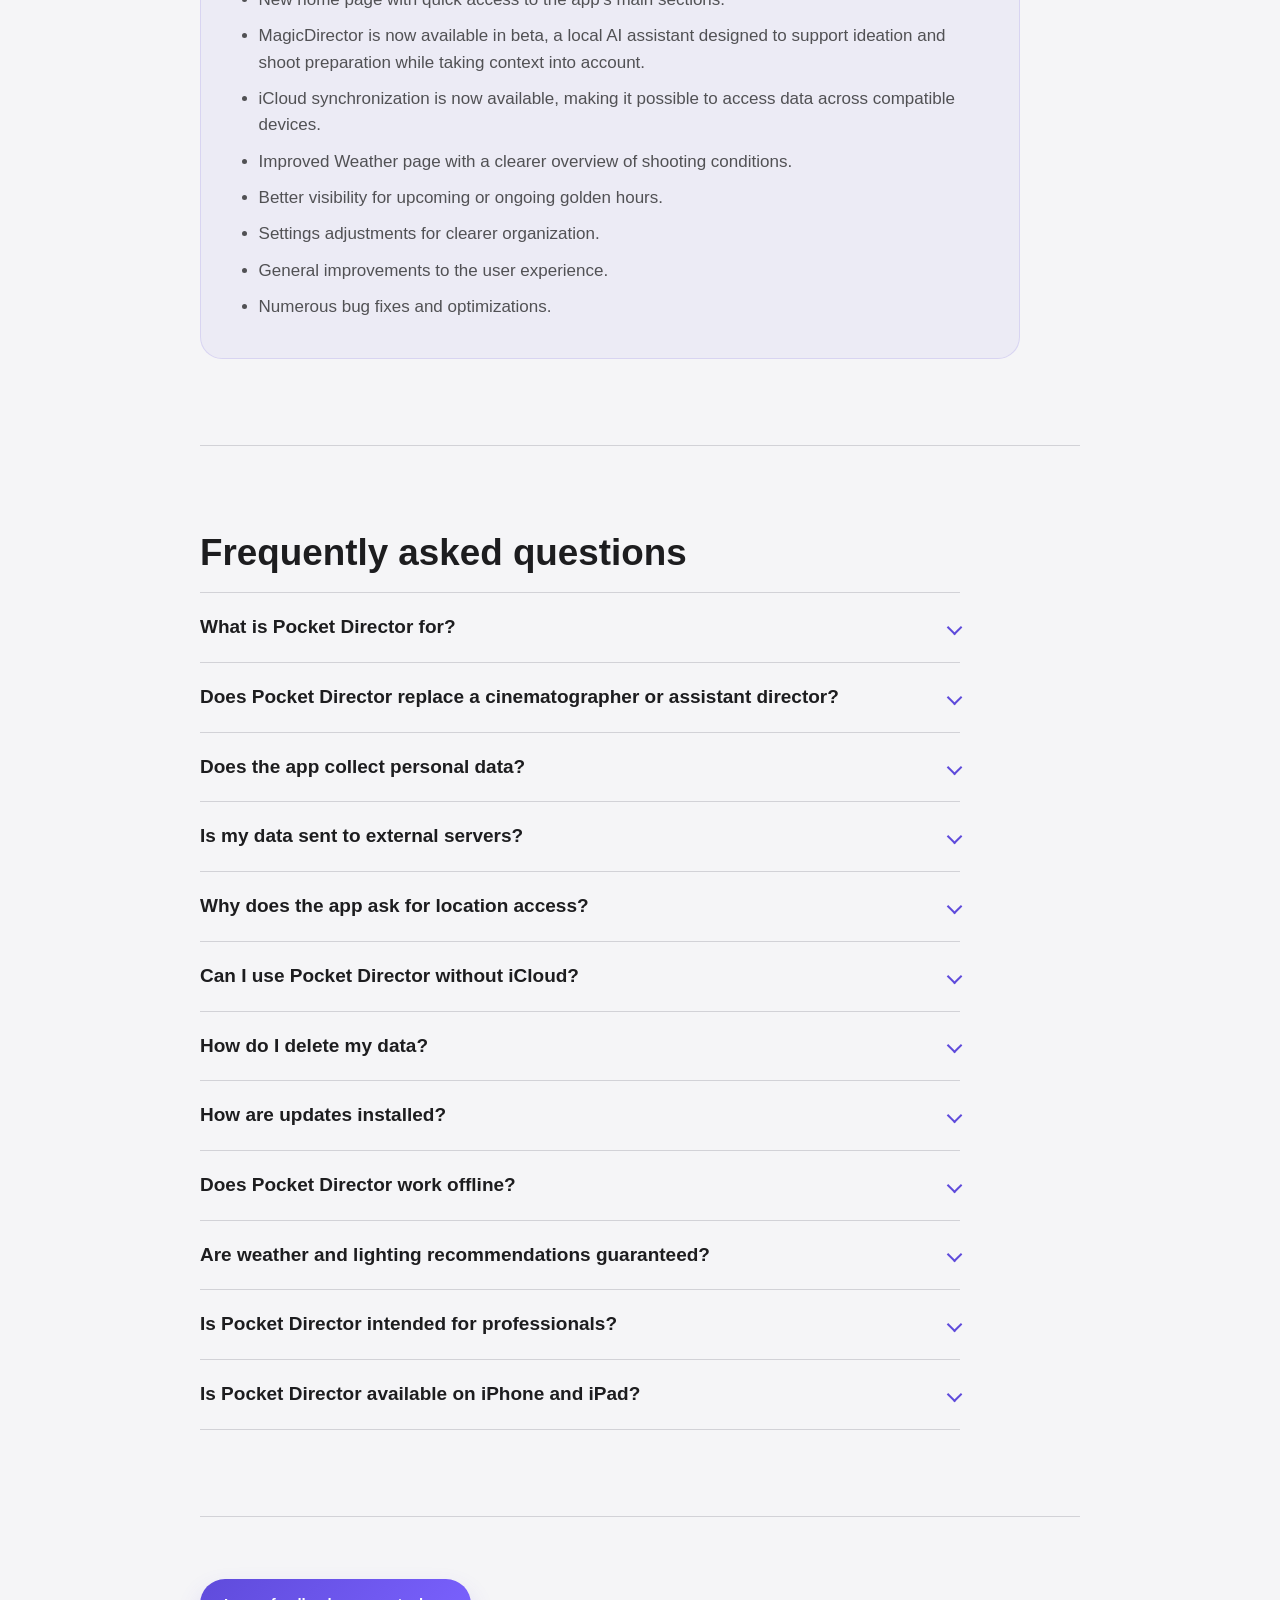
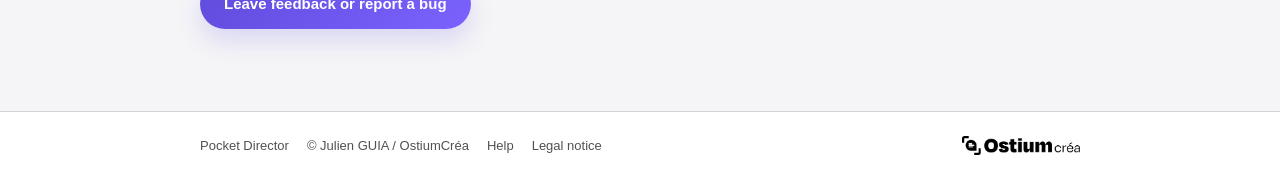
==== commit 2bb7b131: "Add bilingual Pocket Director help page" ====
--- a/en.html
+++ b/en.html
@@ -781,6 +781,7 @@
         <a class="product-name" href="./en.html">Pocket Director</a>
         <ul class="nav-links">
           <li><a href="#changelog">Changelog</a></li>
+          <li><a href="./help-en.html">Help</a></li>
           <li><a href="./legal.html#en">Legal notice</a></li>
           <li><a class="language-switch" href="./?lang=fr" aria-label="View the French page">FR/EN</a></li>
         </ul>
@@ -1109,6 +1110,7 @@
         <div class="footer-copy">
           <p>Pocket Director</p>
           <p>© Julien GUIA / OstiumCréa</p>
+          <p><a href="./help-en.html">Help</a></p>
           <p><a href="./legal.html#en">Legal notice</a></p>
         </div>
         <a class="footer-logo-link" href="https://ostiumcrea.fr" aria-label="Site OstiumCréa">
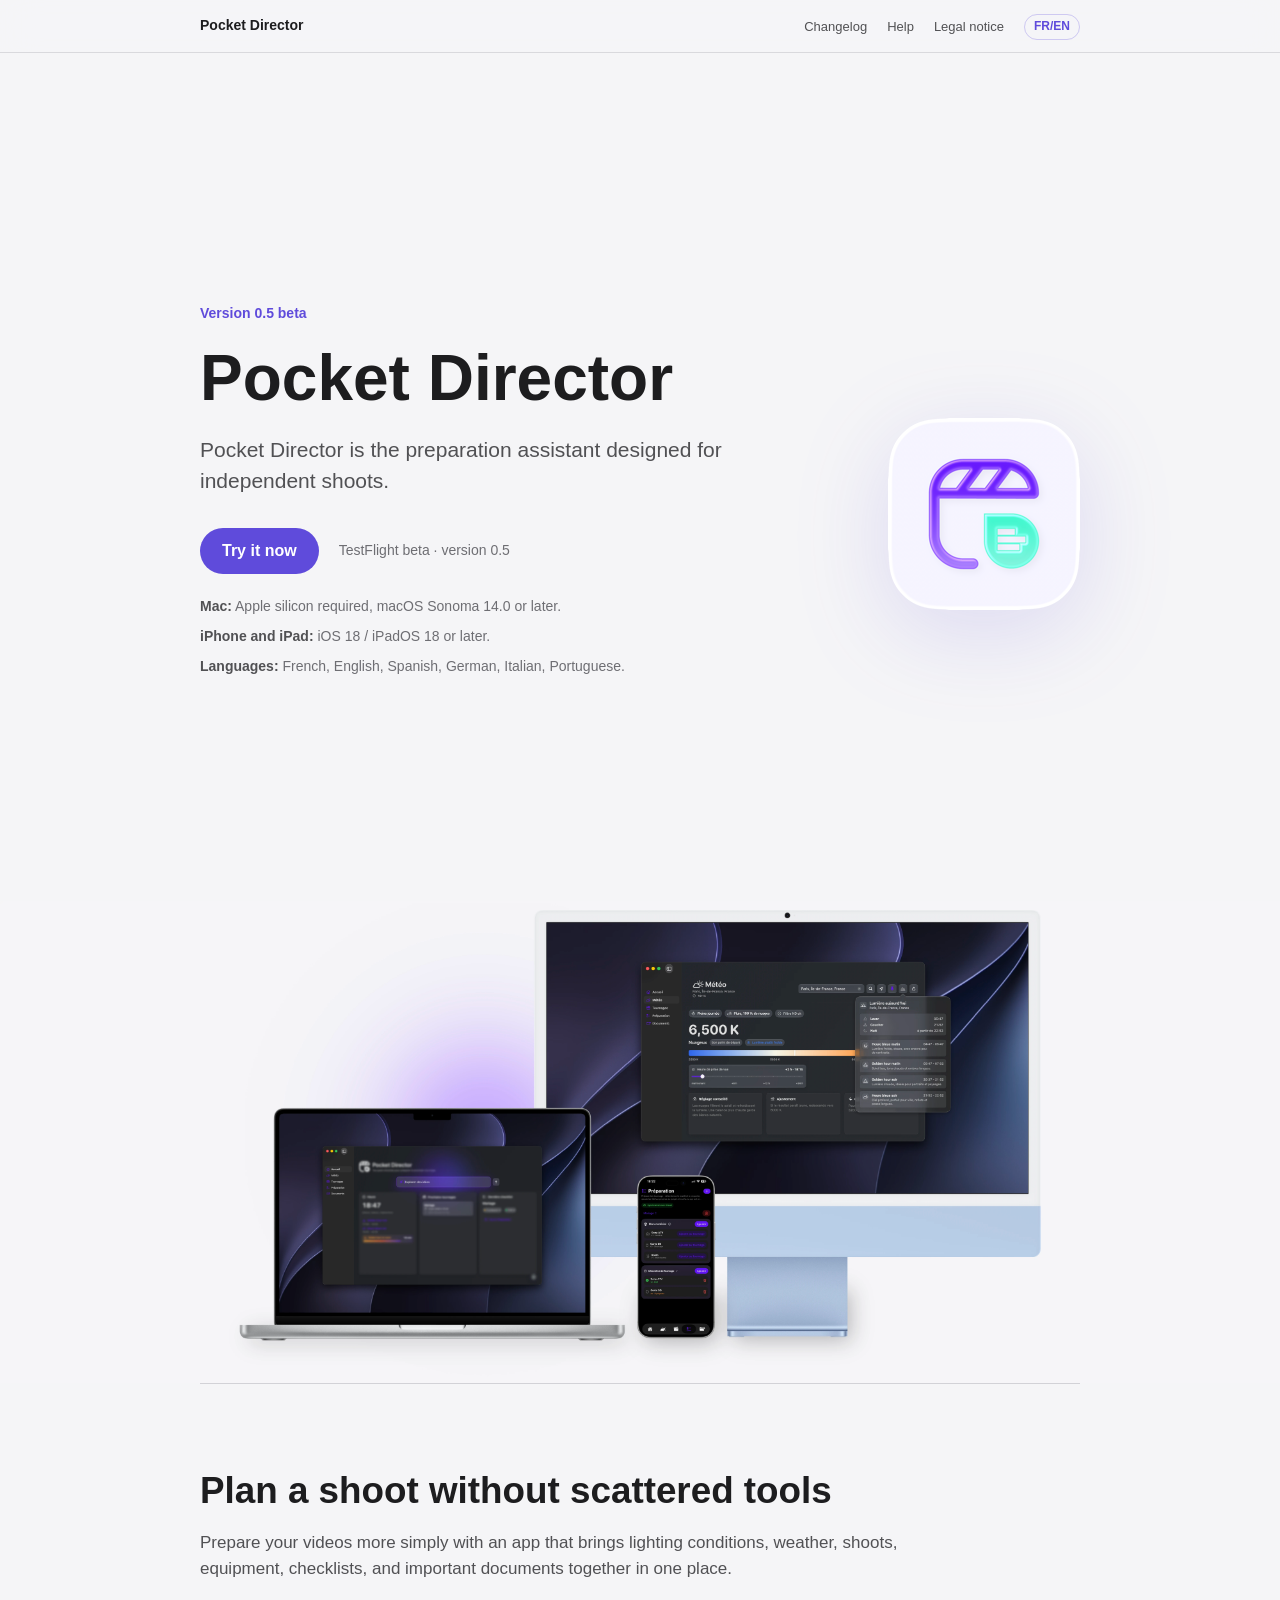
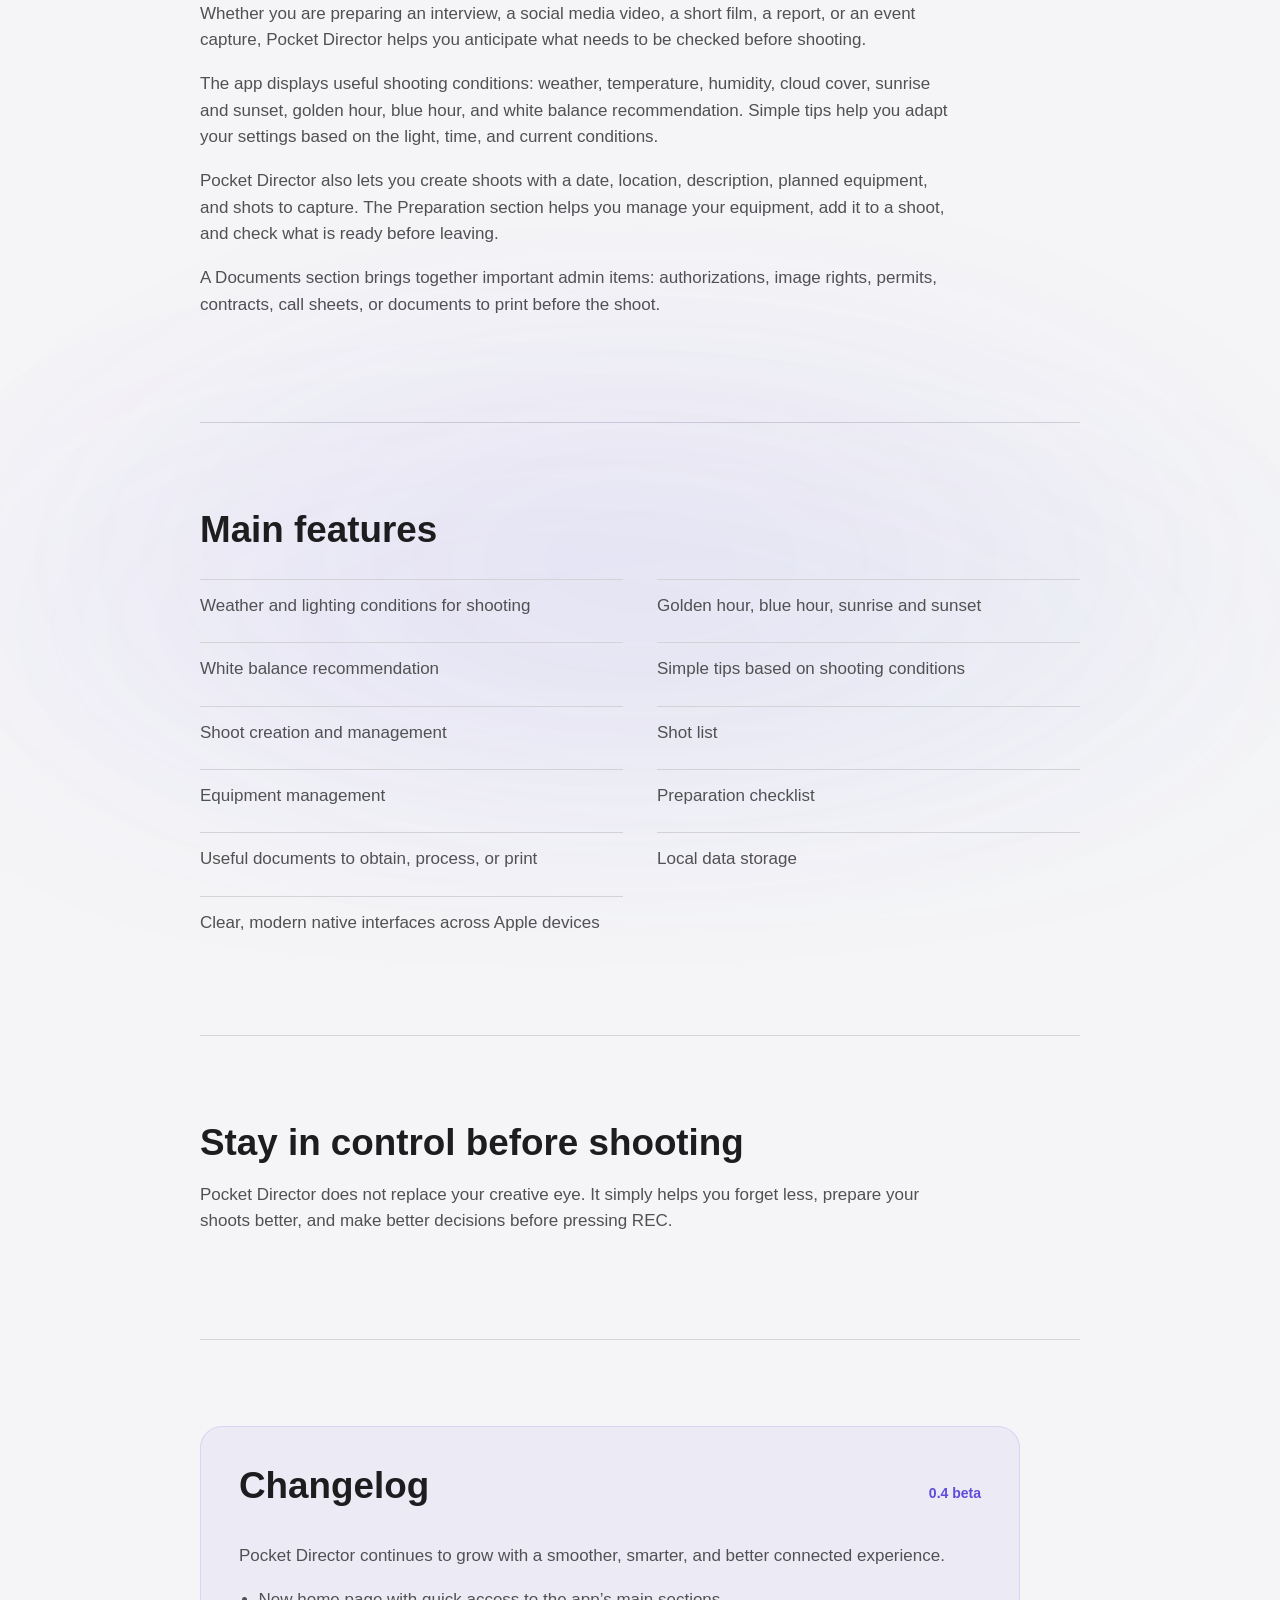
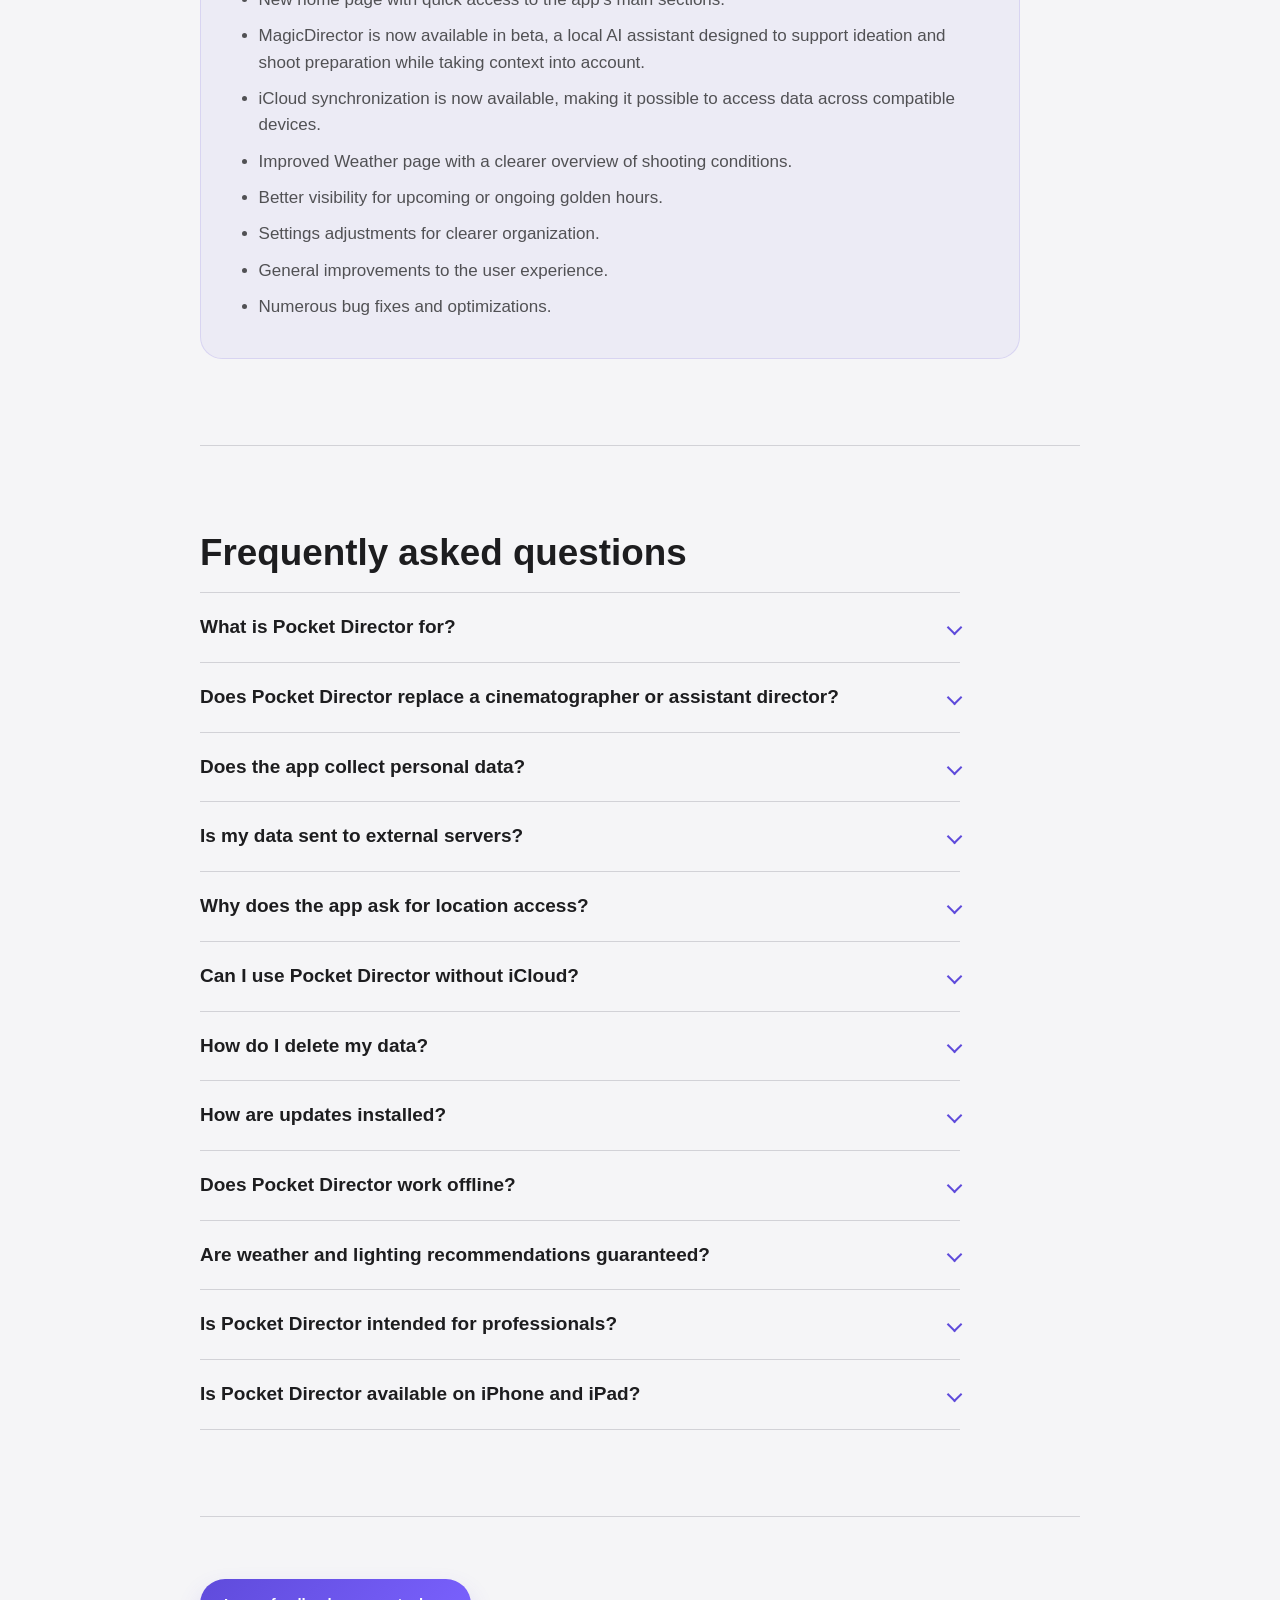
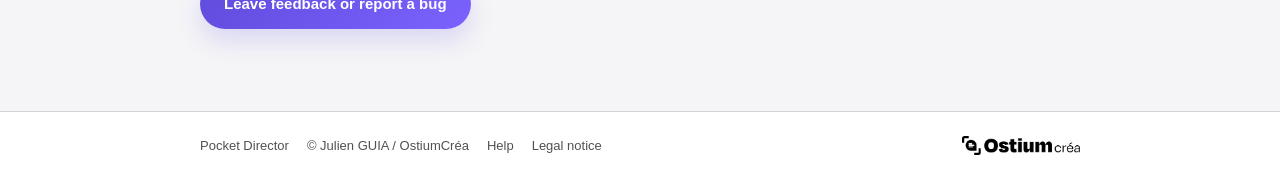
==== commit 60603f45: "Update en.html" ====
--- a/en.html
+++ b/en.html
@@ -800,7 +800,7 @@
           >
         </div>
         <div class="hero-copy">
-          <p class="version">Version 0.4 beta</p>
+          <p class="version">Version 0.5 beta</p>
           <h1 id="page-title">Pocket Director</h1>
           <p class="hero-summary">
             Pocket Director is the preparation assistant designed for independent shoots.
@@ -812,7 +812,7 @@
             >
               Try it now
             </a>
-            <p class="download-meta">TestFlight beta · version 0.4</p>
+            <p class="download-meta">TestFlight beta · version 0.5</p>
           </div>
           <div class="app-details" aria-label="Compatibility information">
             <p><strong>Mac:</strong> Apple silicon required, macOS Sonoma 14.0 or later.</p>
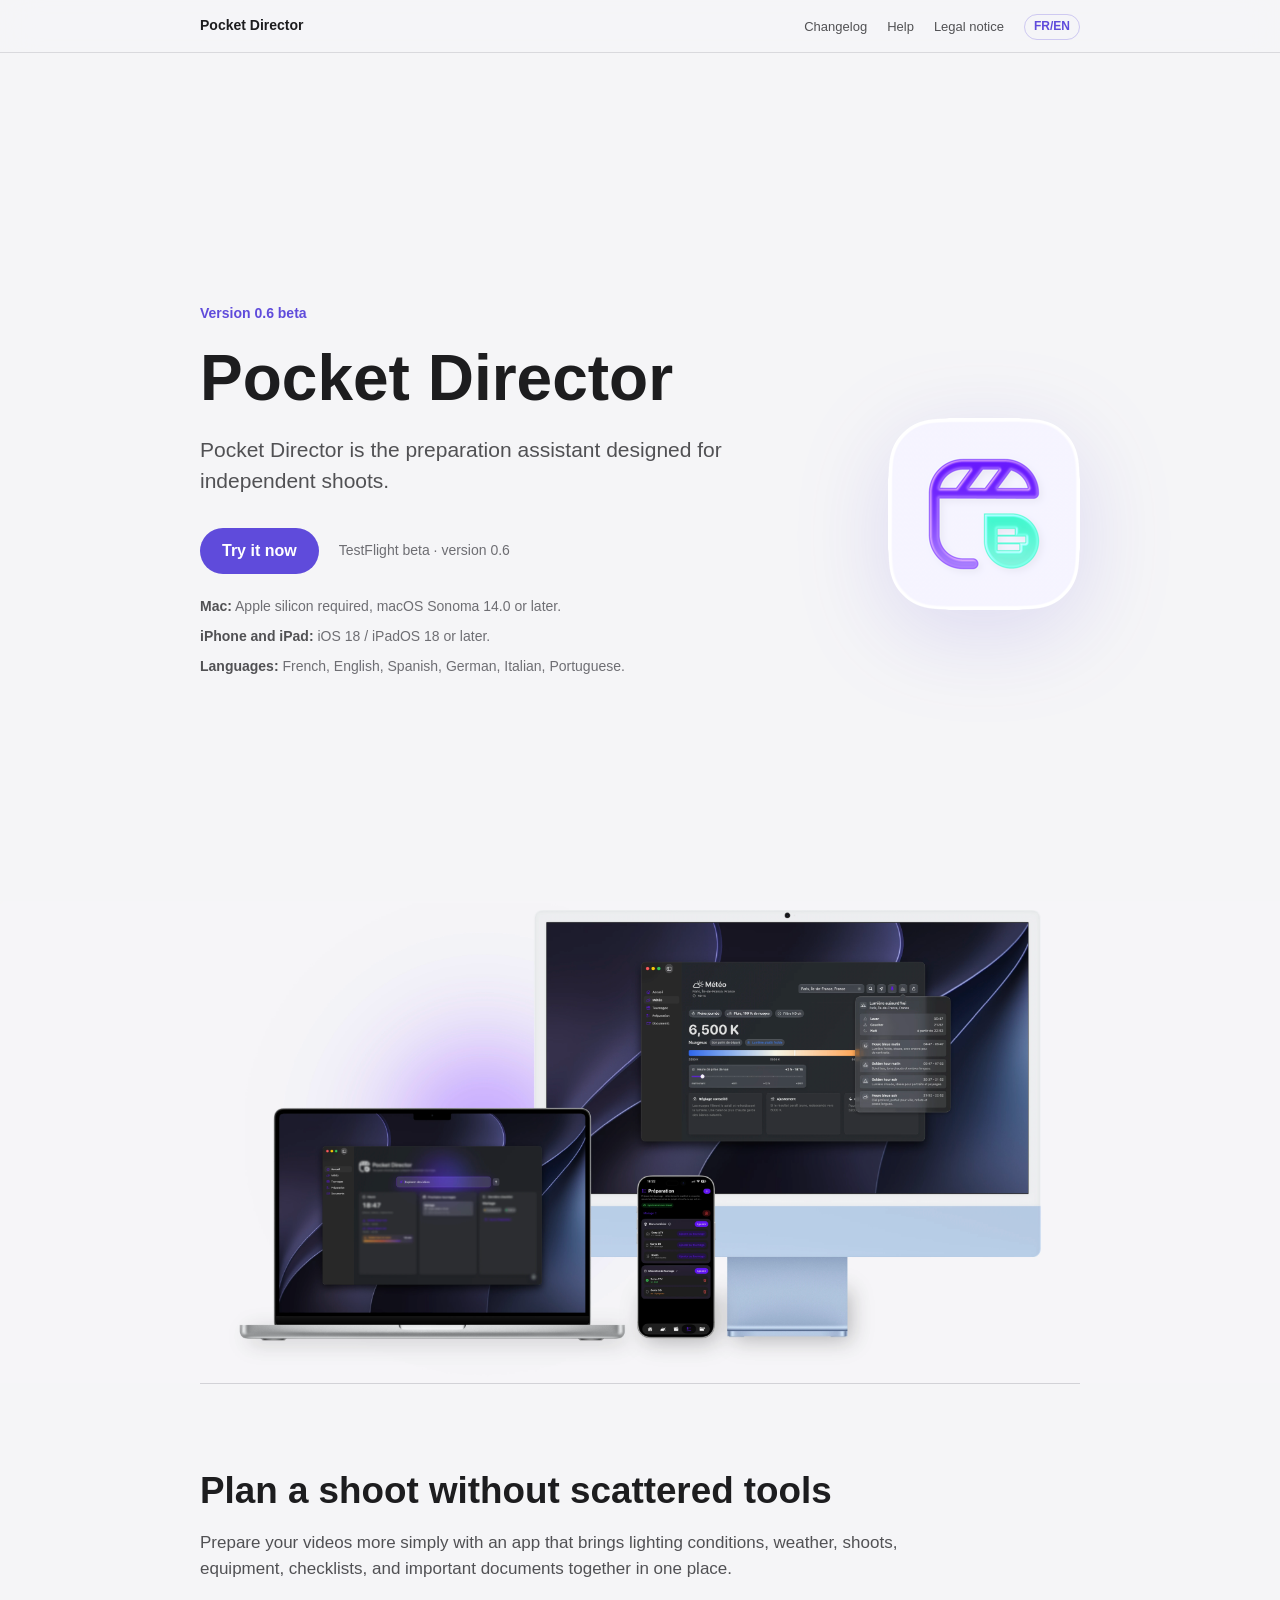
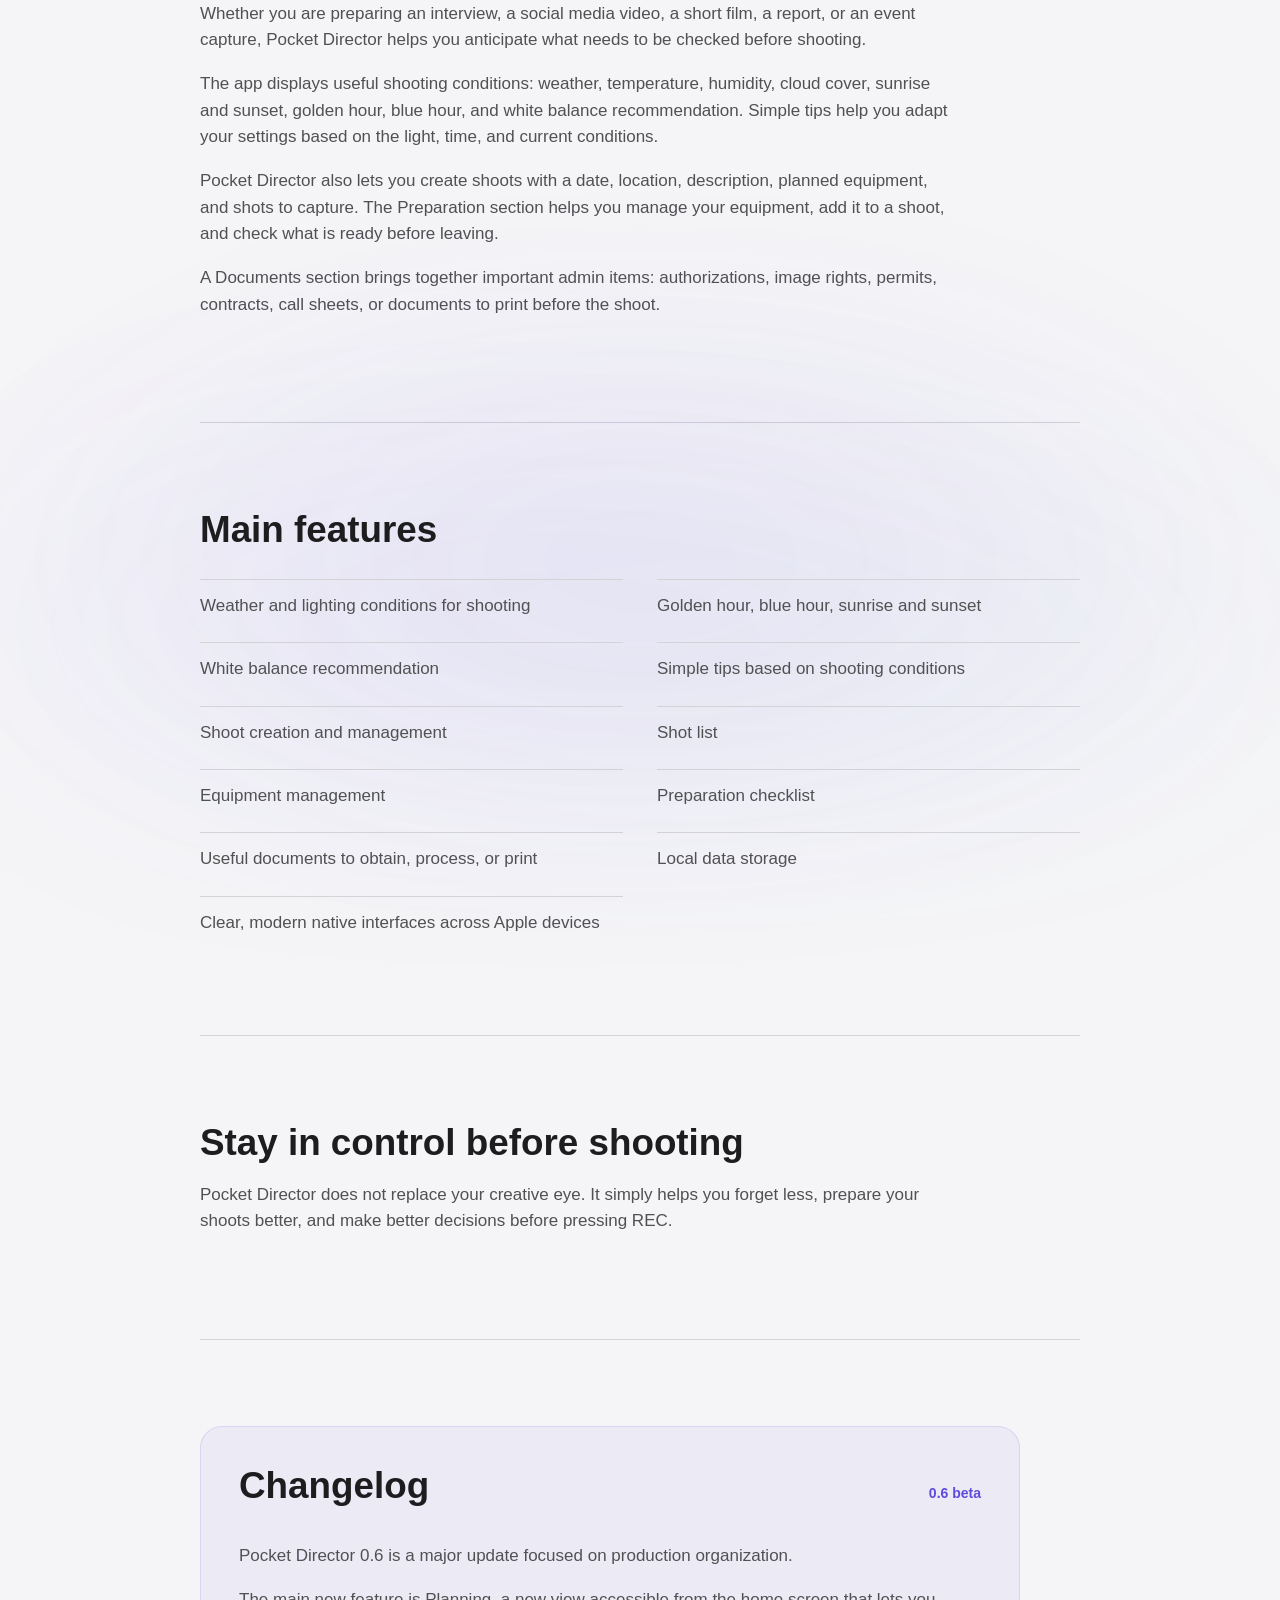
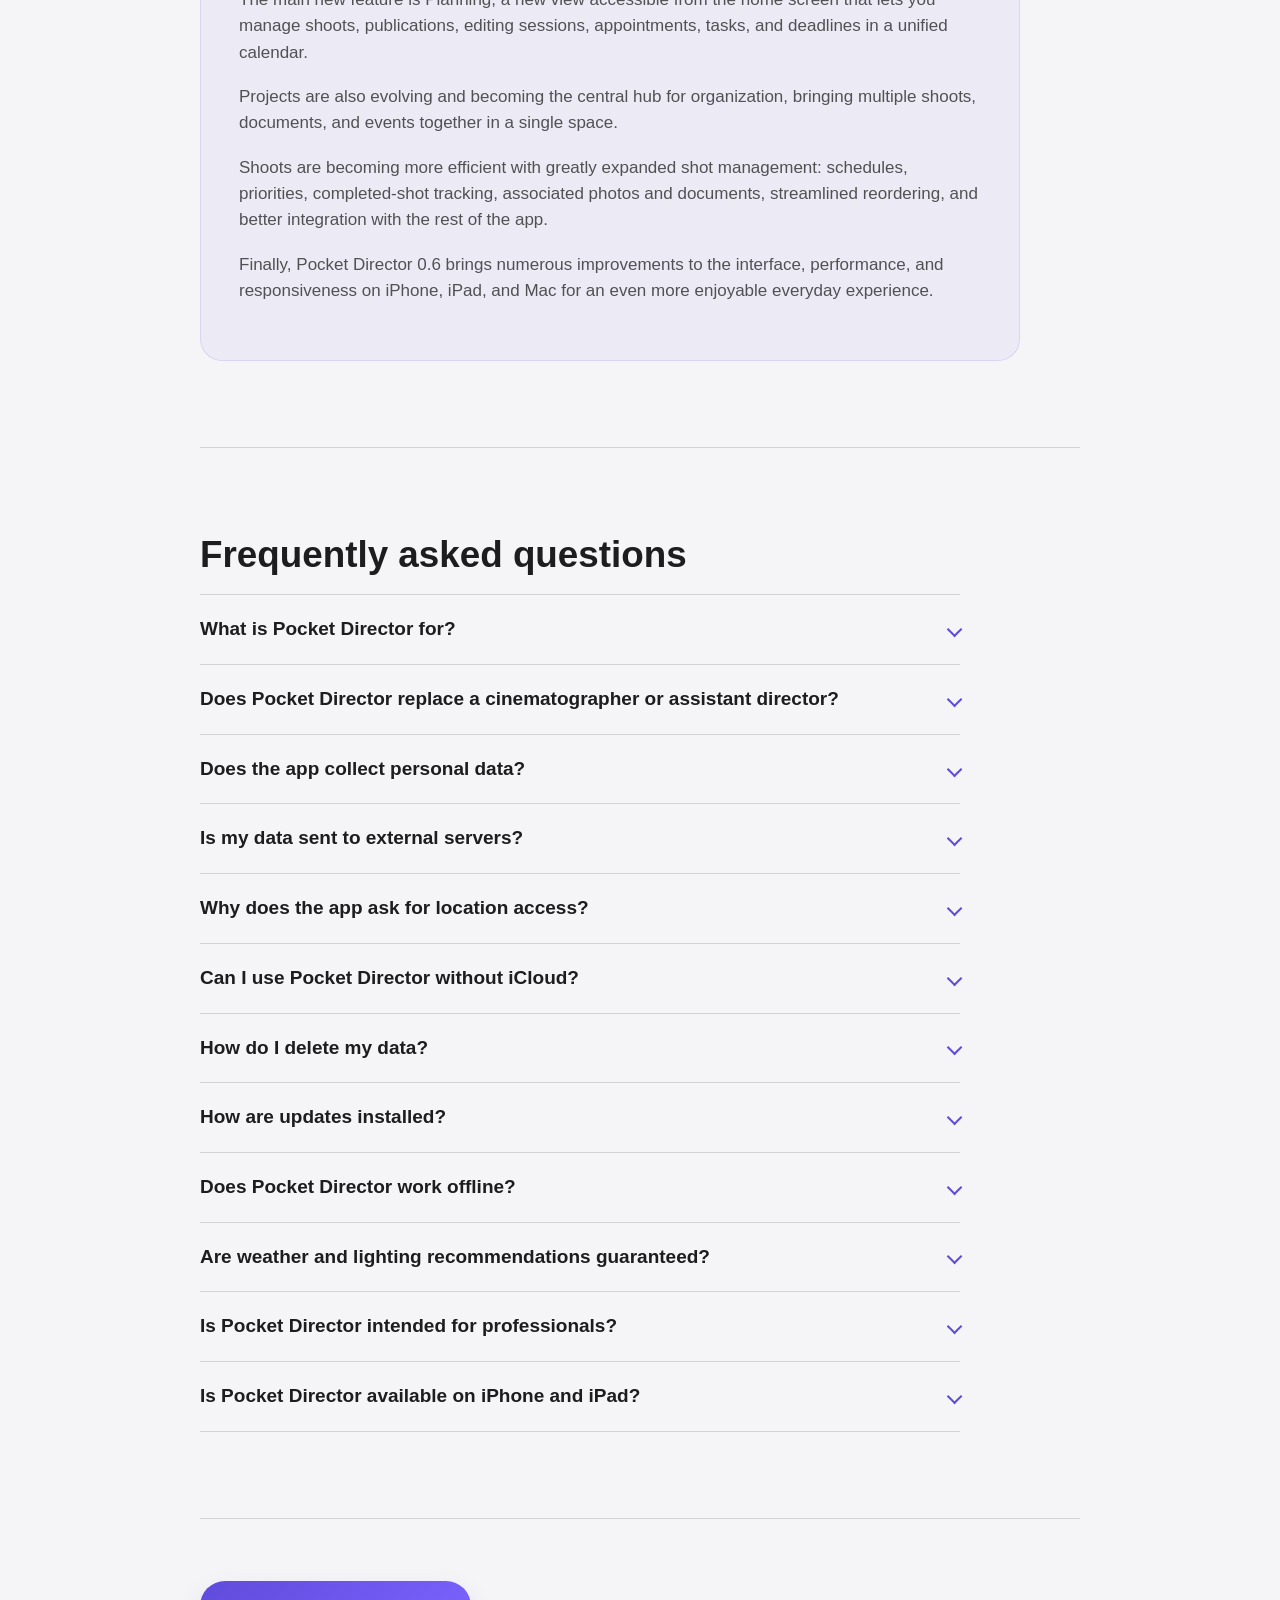
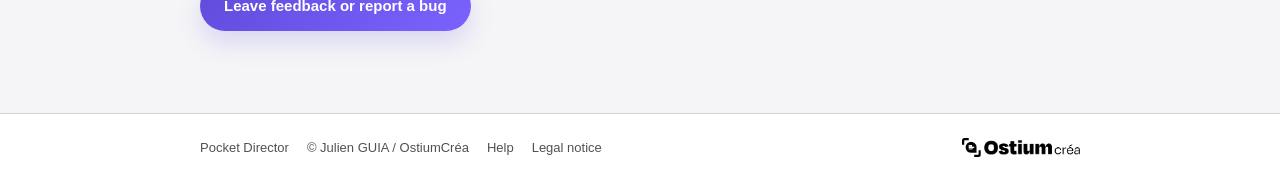
==== commit 25a0993e: "Publish Pocket Director 0.6 changelog" ====
--- a/en.html
+++ b/en.html
@@ -800,7 +800,7 @@
           >
         </div>
         <div class="hero-copy">
-          <p class="version">Version 0.5 beta</p>
+          <p class="version">Version 0.6 beta</p>
           <h1 id="page-title">Pocket Director</h1>
           <p class="hero-summary">
             Pocket Director is the preparation assistant designed for independent shoots.
@@ -812,7 +812,7 @@
             >
               Try it now
             </a>
-            <p class="download-meta">TestFlight beta · version 0.5</p>
+            <p class="download-meta">TestFlight beta · version 0.6</p>
           </div>
           <div class="app-details" aria-label="Compatibility information">
             <p><strong>Mac:</strong> Apple silicon required, macOS Sonoma 14.0 or later.</p>
@@ -895,23 +895,32 @@
         <div class="changelog-panel">
           <div class="changelog-header">
             <h2 id="changelog-title">Changelog</h2>
-            <p class="changelog-version">0.4 beta</p>
+            <p class="changelog-version">0.6 beta</p>
           </div>
           <div class="changelog-copy">
             <p>
-              Pocket Director continues to grow with a smoother, smarter, and better
-              connected experience.
+              Pocket Director 0.6 is a major update focused on production organization.
             </p>
-            <ul>
-              <li>New home page with quick access to the app’s main sections.</li>
-              <li>MagicDirector is now available in beta, a local AI assistant designed to support ideation and shoot preparation while taking context into account.</li>
-              <li>iCloud synchronization is now available, making it possible to access data across compatible devices.</li>
-              <li>Improved Weather page with a clearer overview of shooting conditions.</li>
-              <li>Better visibility for upcoming or ongoing golden hours.</li>
-              <li>Settings adjustments for clearer organization.</li>
-              <li>General improvements to the user experience.</li>
-              <li>Numerous bug fixes and optimizations.</li>
-            </ul>
+            <p>
+              The main new feature is Planning, a new view accessible from the home screen
+              that lets you manage shoots, publications, editing sessions, appointments,
+              tasks, and deadlines in a unified calendar.
+            </p>
+            <p>
+              Projects are also evolving and becoming the central hub for organization,
+              bringing multiple shoots, documents, and events together in a single space.
+            </p>
+            <p>
+              Shoots are becoming more efficient with greatly expanded shot management:
+              schedules, priorities, completed-shot tracking, associated photos and
+              documents, streamlined reordering, and better integration with the rest of
+              the app.
+            </p>
+            <p>
+              Finally, Pocket Director 0.6 brings numerous improvements to the interface,
+              performance, and responsiveness on iPhone, iPad, and Mac for an even more
+              enjoyable everyday experience.
+            </p>
           </div>
         </div>
       </section>
